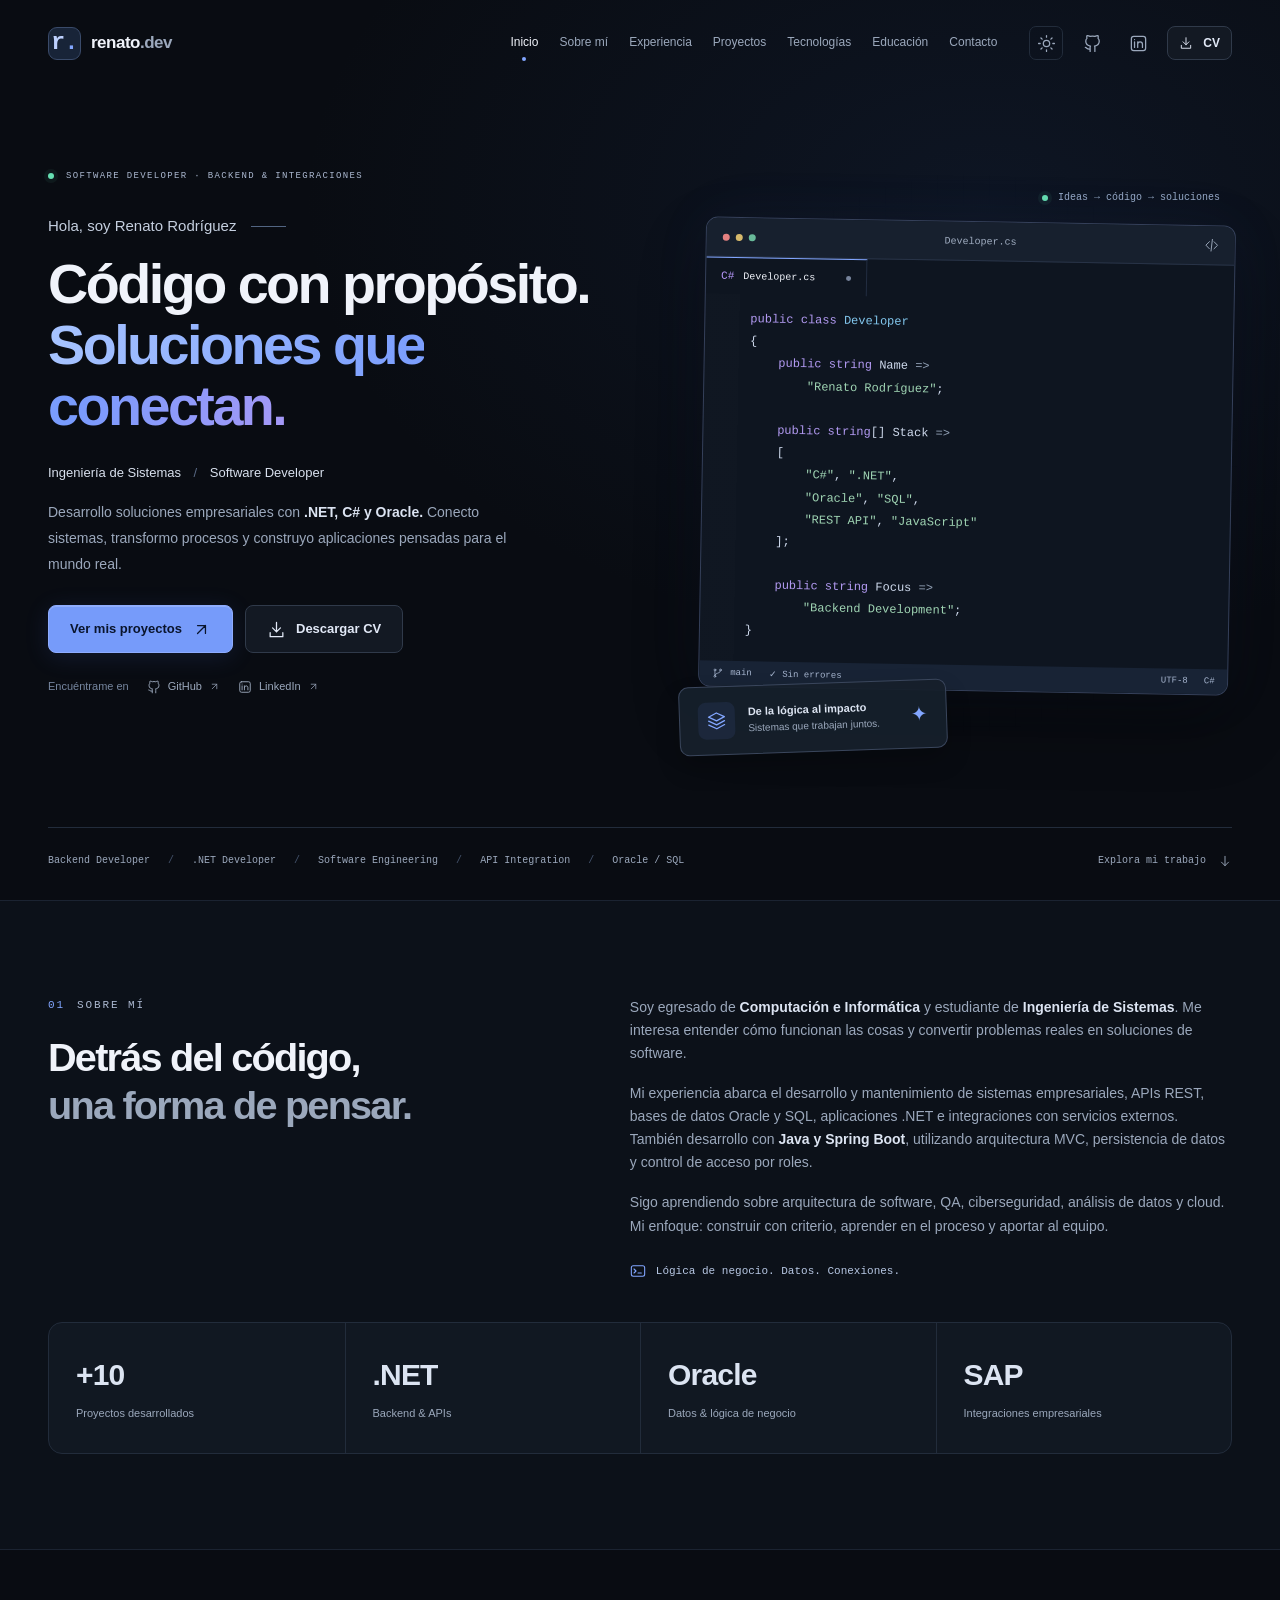
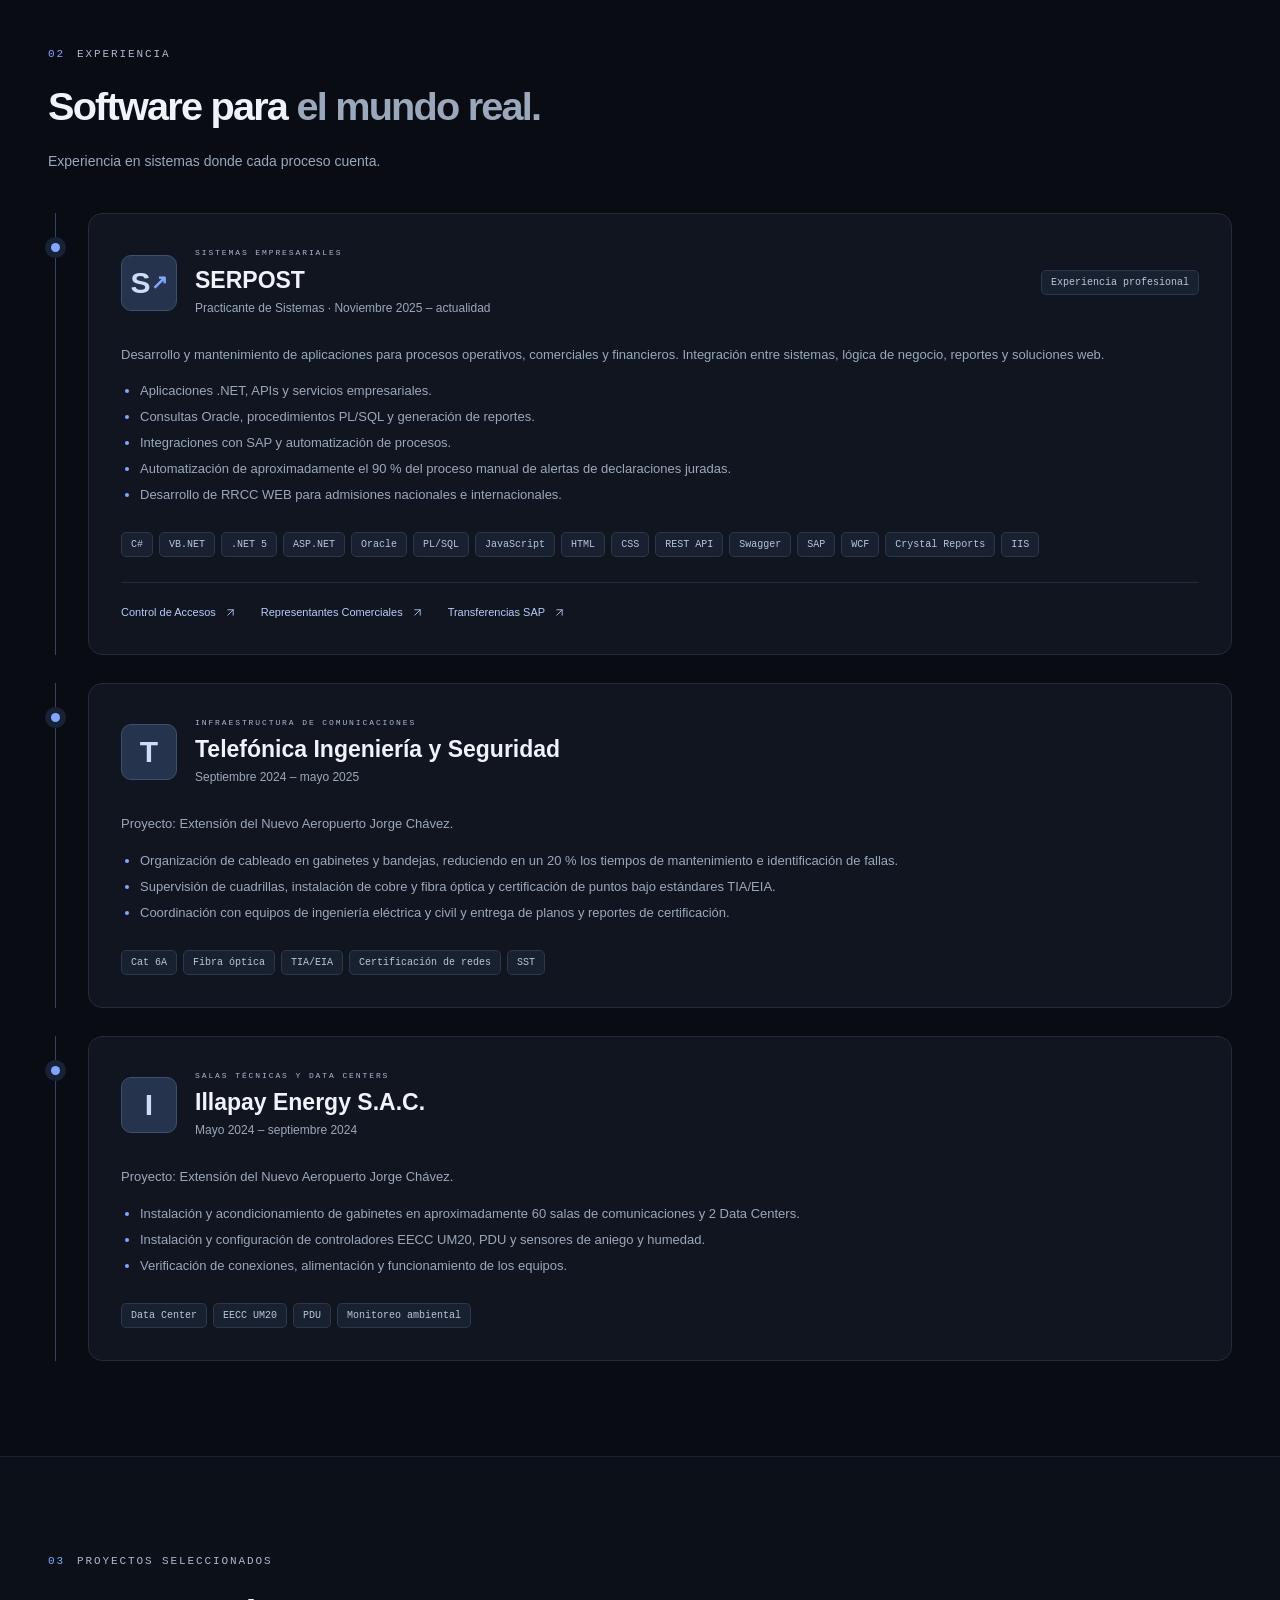
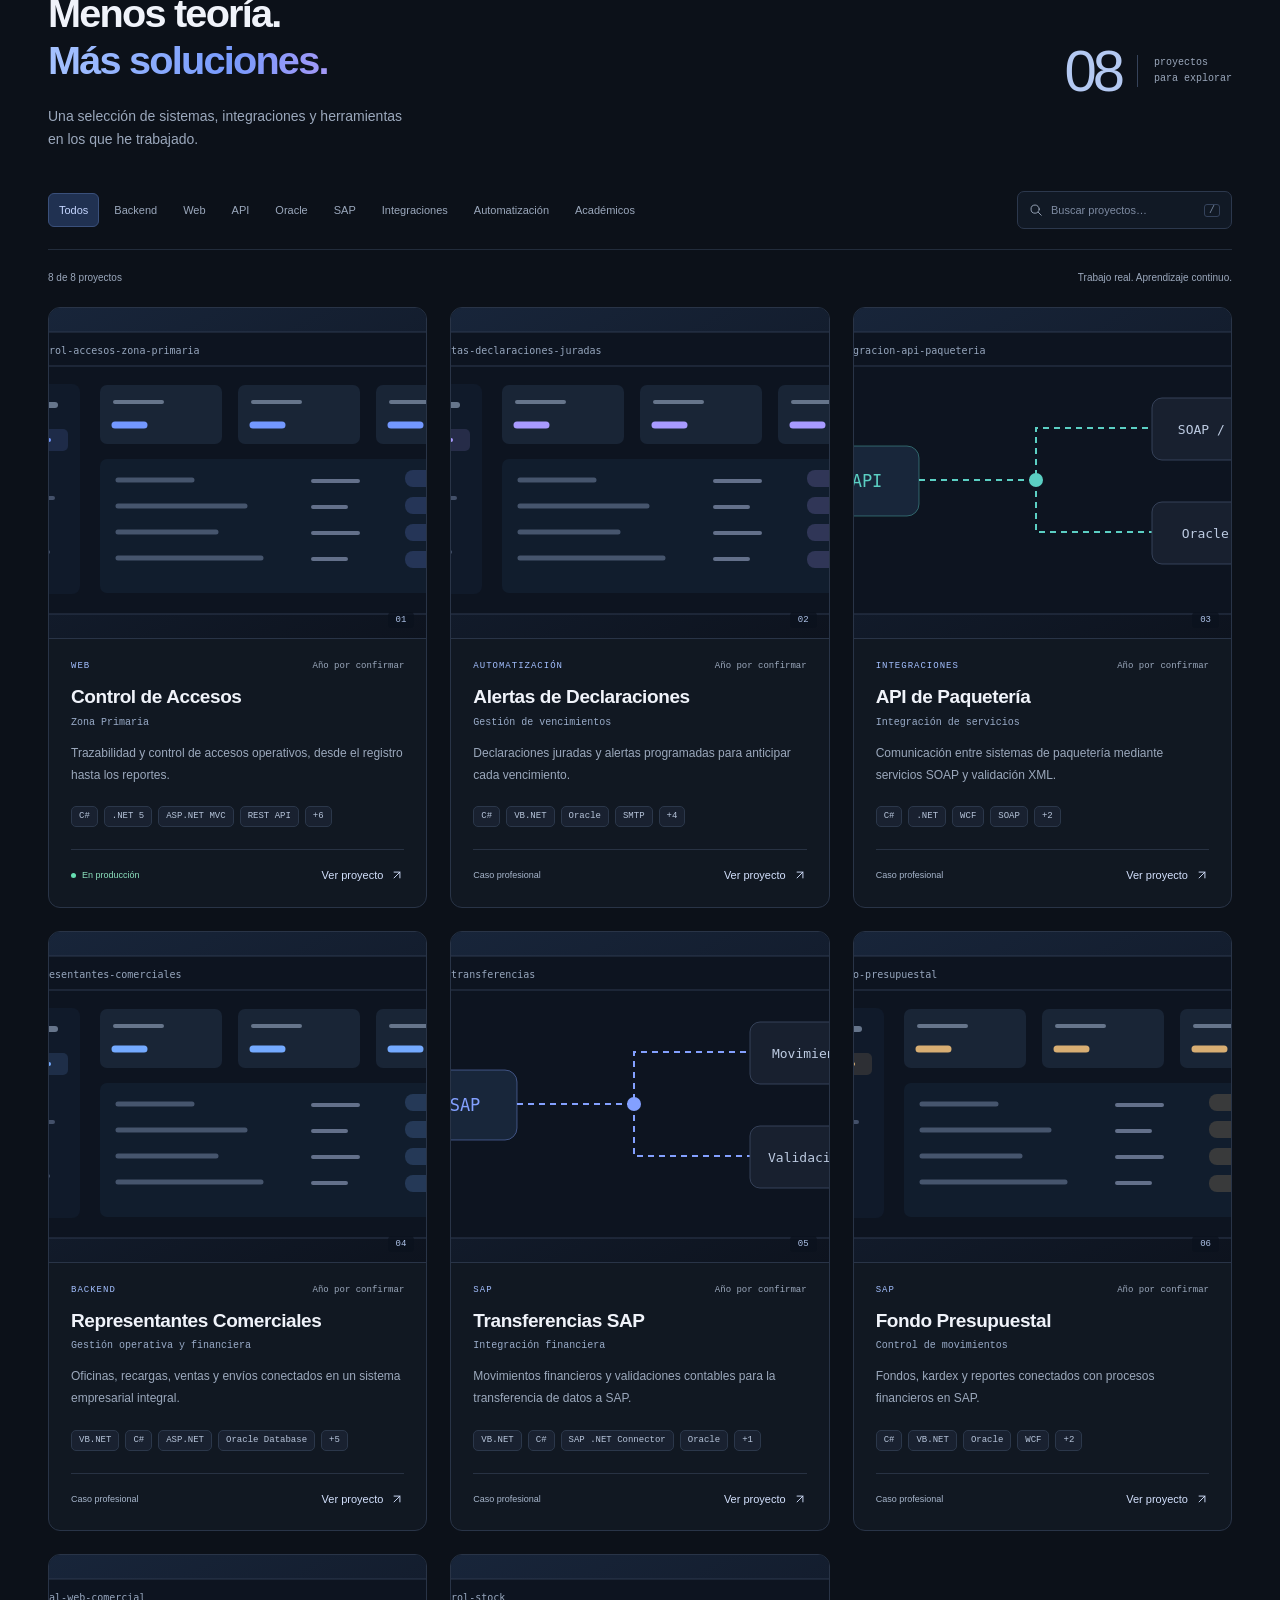
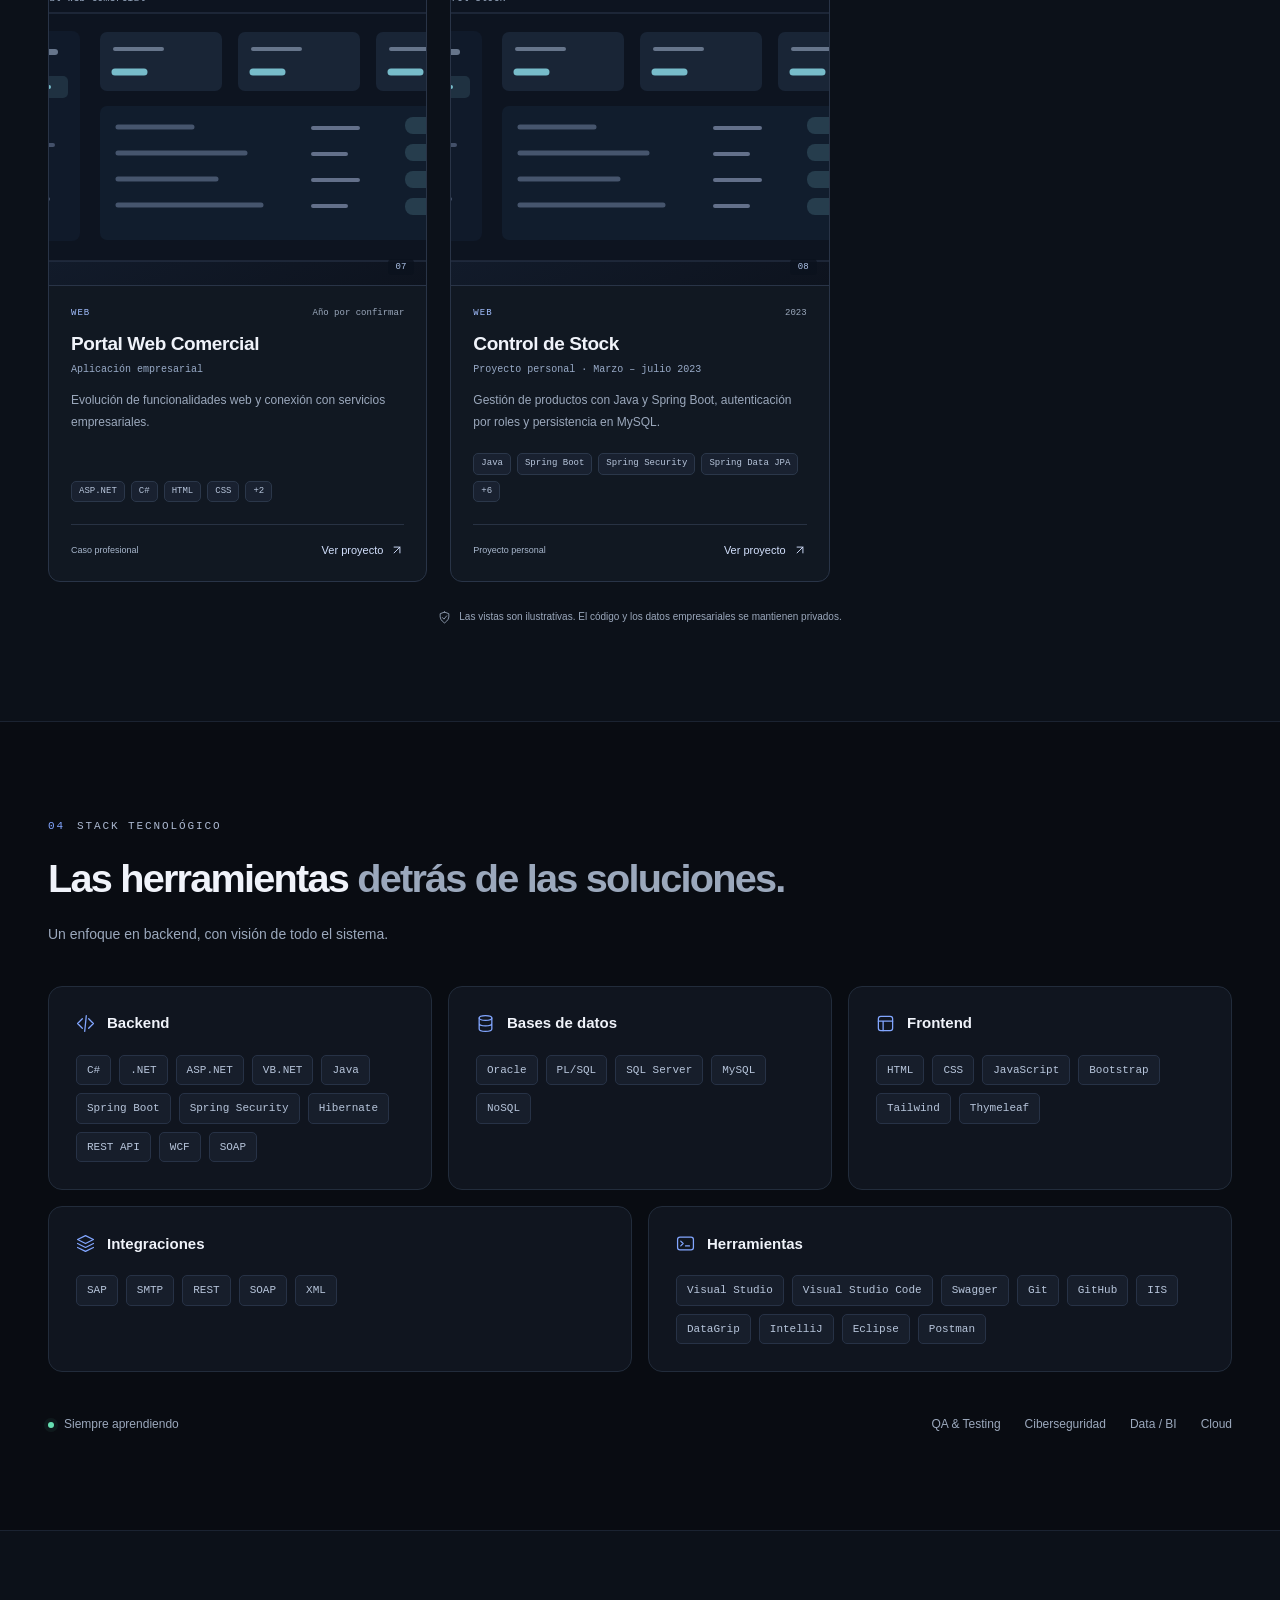
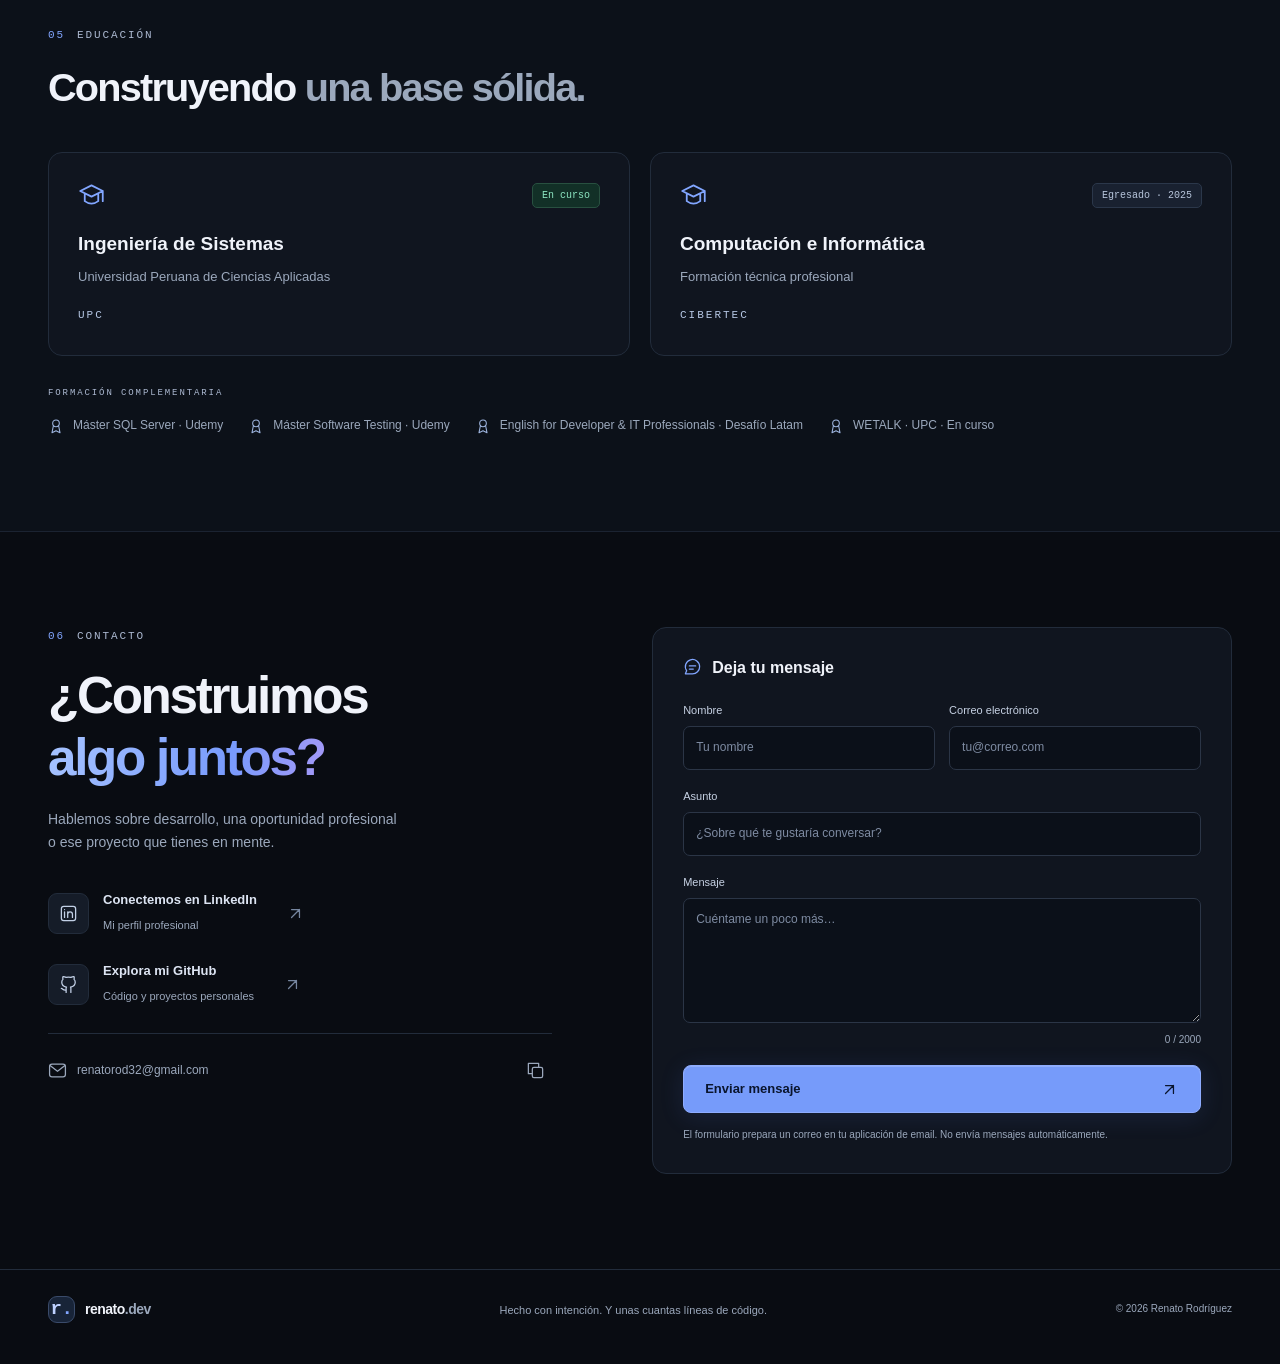
==== index.html @ 7404426d "Crear portafolio profesional estático de Renato Rodríguez" ====
<!DOCTYPE html>
<html lang="es">
<head>
  <meta charset="UTF-8">
  <meta name="viewport" content="width=device-width, initial-scale=1">
  <meta name="description" content="Portafolio de Renato Rodríguez, desarrollador de software enfocado en .NET, C#, Oracle, APIs e integraciones empresariales.">
  <meta name="keywords" content="Renato Rodríguez, desarrollador backend, .NET, C#, Oracle, SAP, portafolio">
  <meta name="author" content="Renato Rodríguez">
  <meta name="theme-color" content="#090c12">
  <meta property="og:type" content="website">
  <meta property="og:title" content="Renato Rodríguez — Software Developer">
  <meta property="og:description" content="Código con propósito. Soluciones que conectan sistemas, datos y personas.">
  <meta property="og:locale" content="es_PE">
  <meta name="twitter:card" content="summary">
  <meta name="twitter:title" content="Renato Rodríguez — Software Developer">
  <meta name="twitter:description" content="Backend, APIs e integraciones empresariales con .NET, C# y Oracle.">
  <link rel="icon" type="image/svg+xml" href="assets/icons/favicon.svg">
  <script src="js/theme.js"></script>
  <link rel="stylesheet" href="css/styles.css">
  <link rel="stylesheet" href="css/projects.css">
  <link rel="stylesheet" href="css/responsive.css">
  <link rel="stylesheet" href="css/themes.css">
  <script defer src="js/config.js"></script>
  <script defer src="js/projects-data.js"></script>
  <script defer src="js/ui.js"></script>
  <script defer src="js/app.js"></script>
  <script defer src="js/animations.js"></script>
  <title>Renato Rodríguez — Software Developer</title>
  <script defer src="js/projects.js"></script>
  <script defer src="js/contact.js"></script>
</head>
<body>
<a class="skip-link" href="#main">Saltar al contenido</a>
  <div class="scroll-progress" aria-hidden="true"></div>
  <header class="site-header" id="header">
    <div class="container header-inner">
      <a class="brand" href="index.html#inicio" aria-label="Renato Rodríguez, inicio"><span class="brand-mark">r<span>.</span></span><span>renato<span class="muted">.dev</span></span></a>
      <button class="menu-toggle icon-button" type="button" aria-label="Abrir menú" aria-expanded="false" aria-controls="navigation"><span></span><span></span><span></span></button>
      <nav class="navigation" id="navigation" aria-label="Navegación principal">
        <a href="index.html#inicio" data-section="inicio">Inicio</a><a href="index.html#sobre-mi" data-section="sobre-mi">Sobre mí</a><a href="index.html#experiencia" data-section="experiencia">Experiencia</a><a href="index.html#proyectos" data-section="proyectos">Proyectos</a><a href="index.html#tecnologias" data-section="tecnologias">Tecnologías</a><a href="index.html#educacion" data-section="educacion">Educación</a><a href="index.html#contacto" data-section="contacto">Contacto</a>
      </nav>
      <div class="header-actions"><button class="icon-button theme-toggle" type="button" data-theme-toggle aria-label="Activar modo claro" title="Activar modo claro"><svg class="icon theme-sun" viewBox="0 0 24 24" fill="none" stroke="currentColor" stroke-width="1.6" stroke-linecap="round" aria-hidden="true"><circle cx="12" cy="12" r="4"/><path d="M12 2v2m0 16v2M2 12h2m16 0h2M5 5l1.5 1.5m11 11L19 19M5 19l1.5-1.5m11-11L19 5"/></svg><svg class="icon theme-moon" viewBox="0 0 24 24" fill="none" stroke="currentColor" stroke-width="1.6" stroke-linejoin="round" aria-hidden="true"><path d="M20.5 14A9 9 0 0 1 10 3.5 9 9 0 1 0 20.5 14Z"/></svg></button><a class="icon-button" data-social="github" aria-label="GitHub" title="GitHub"><span data-icon="github"></span></a><a class="icon-button" data-social="linkedin" aria-label="LinkedIn" title="LinkedIn"><span data-icon="linkedin"></span></a><a class="button button-small button-secondary" data-cv><span data-icon="download"></span>CV</a></div>
    </div>
  </header>
  <main id="main">
    <section class="hero container" id="inicio" aria-labelledby="hero-title">
      <div class="hero-copy">
        <div class="eyebrow hero-eyebrow"><span class="status-dot"></span> SOFTWARE DEVELOPER · BACKEND & INTEGRACIONES</div>
        <p class="hero-greeting">Hola, soy Renato Rodríguez <span class="greeting-line"></span></p>
        <h1 id="hero-title">Código con propósito.<br><span class="gradient-text">Soluciones que<br>conectan.</span></h1>
        <p class="hero-role">Ingeniería de Sistemas <span>/</span> Software Developer</p>
        <p class="hero-description">Desarrollo soluciones empresariales con <strong>.NET, C# y Oracle.</strong> Conecto sistemas, transformo procesos y construyo aplicaciones pensadas para el mundo real.</p>
        <div class="hero-buttons"><a class="button button-primary" href="#proyectos">Ver mis proyectos <span data-icon="arrow-up-right"></span></a><a class="button button-secondary" data-cv><span data-icon="download"></span>Descargar CV</a></div>
        <div class="hero-social"><span>Encuéntrame en</span><a data-social="github"><span data-icon="github"></span>GitHub<span data-icon="arrow-up-right"></span></a><a data-social="linkedin"><span data-icon="linkedin"></span>LinkedIn<span data-icon="arrow-up-right"></span></a></div>
      </div>
      <div class="hero-visual" aria-label="Perfil profesional representado en C#">
        <div class="orbit-label"><span class="status-dot"></span> Ideas → código → soluciones</div>
        <div class="code-window">
          <div class="window-bar"><div class="window-dots"><i></i><i></i><i></i></div><span>Developer.cs</span><span data-icon="code"></span></div>
          <div class="editor-tab"><span class="csharp">C#</span> Developer.cs <span class="tab-dot"></span></div>
          <div class="code-content"><pre aria-label="Código C# de presentación"><code><span class="syntax-purple">public class</span> <span class="syntax-blue">Developer</span>
{
    <span class="syntax-purple">public string</span> Name <span class="syntax-muted">=&gt;</span>
        <span class="syntax-green">"Renato Rodríguez"</span>;

    <span class="syntax-purple">public string</span>[] Stack <span class="syntax-muted">=&gt;</span>
    [
        <span class="syntax-green">"C#"</span>, <span class="syntax-green">".NET"</span>,
        <span class="syntax-green">"Oracle"</span>, <span class="syntax-green">"SQL"</span>,
        <span class="syntax-green">"REST API"</span>, <span class="syntax-green">"JavaScript"</span>
    ];

    <span class="syntax-purple">public string</span> Focus <span class="syntax-muted">=&gt;</span>
        <span class="syntax-green">"Backend Development"</span>;
}</code></pre></div>
          <div class="editor-status"><span><span data-icon="branch"></span> main <span class="build-status">✓ Sin errores</span></span><span>UTF-8 <b>C#</b></span></div>
        </div>
        <div class="floating-card"><span class="floating-icon" data-icon="layers"></span><div><strong>De la lógica al impacto</strong><span>Sistemas que trabajan juntos.</span></div><span class="floating-spark">✦</span></div>
      </div>
      <div class="hero-bottom"><div class="hero-tags"><span>Backend Developer</span><span>.NET Developer</span><span>Software Engineering</span><span>API Integration</span><span>Oracle / SQL</span></div><a href="#sobre-mi" class="scroll-cue">Explora mi trabajo <span data-icon="arrow-down"></span></a></div>
    </section>
    <section class="section section-bordered" id="sobre-mi" aria-labelledby="about-title"><div class="container">
      <div class="about-layout"><div class="section-heading reveal"><p class="eyebrow"><span>01</span> SOBRE MÍ</p><h2 id="about-title">Detrás del código,<br><span class="muted">una forma de pensar.</span></h2></div><div class="about-copy reveal"><p>Soy egresado de <strong>Computación e Informática</strong> y estudiante de <strong>Ingeniería de Sistemas</strong>. Me interesa entender cómo funcionan las cosas y convertir problemas reales en soluciones de software.</p><p>Mi experiencia abarca el desarrollo y mantenimiento de sistemas empresariales, APIs REST, bases de datos Oracle y SQL, aplicaciones .NET e integraciones con servicios externos. También desarrollo con <strong>Java y Spring Boot</strong>, utilizando arquitectura MVC, persistencia de datos y control de acceso por roles.</p><p>Sigo aprendiendo sobre arquitectura de software, QA, ciberseguridad, análisis de datos y cloud. Mi enfoque: construir con criterio, aprender en el proceso y aportar al equipo.</p><div class="inline-note"><span data-icon="terminal"></span> Lógica de negocio. Datos. Conexiones.</div></div></div>
      <div class="metrics-grid" id="metrics"></div>
    </div></section>
    <section class="section container" id="experiencia" aria-labelledby="experience-title"><div class="section-heading reveal"><p class="eyebrow"><span>02</span> EXPERIENCIA</p><h2 id="experience-title">Software para <span class="muted">el mundo real.</span></h2><p>Experiencia en sistemas donde cada proceso cuenta.</p></div><div class="timeline reveal"><div class="timeline-marker"></div><article class="experience-card"><div class="experience-top"><div class="company-logo">S<span>↗</span></div><div><p class="eyebrow">SISTEMAS EMPRESARIALES</p><h3>SERPOST</h3><p>Practicante de Sistemas · Noviembre 2025 – actualidad</p></div><span class="tag experience-tag">Experiencia profesional</span></div><p>Desarrollo y mantenimiento de aplicaciones para procesos operativos, comerciales y financieros. Integración entre sistemas, lógica de negocio, reportes y soluciones web.</p><ul class="experience-functions"><li>Aplicaciones .NET, APIs y servicios empresariales.</li><li>Consultas Oracle, procedimientos PL/SQL y generación de reportes.</li><li>Integraciones con SAP y automatización de procesos.</li><li>Automatización de aproximadamente el 90 % del proceso manual de alertas de declaraciones juradas.</li><li>Desarrollo de RRCC WEB para admisiones nacionales e internacionales.</li></ul><div class="tech-tags" id="experience-technologies"></div><div class="experience-projects" id="experience-projects"></div></article></div>
      <div class="timeline reveal"><div class="timeline-marker"></div><article class="experience-card">
        <div class="experience-top"><div class="company-logo">T</div><div><p class="eyebrow">INFRAESTRUCTURA DE COMUNICACIONES</p><h3>Telefónica Ingeniería y Seguridad</h3><p>Septiembre 2024 – mayo 2025</p></div></div>
        <p>Proyecto: Extensión del Nuevo Aeropuerto Jorge Chávez.</p>
        <ul class="experience-functions"><li>Organización de cableado en gabinetes y bandejas, reduciendo en un 20 % los tiempos de mantenimiento e identificación de fallas.</li><li>Supervisión de cuadrillas, instalación de cobre y fibra óptica y certificación de puntos bajo estándares TIA/EIA.</li><li>Coordinación con equipos de ingeniería eléctrica y civil y entrega de planos y reportes de certificación.</li></ul>
        <div class="tech-tags"><span>Cat 6A</span><span>Fibra óptica</span><span>TIA/EIA</span><span>Certificación de redes</span><span>SST</span></div>
      </article></div>
      <div class="timeline reveal"><div class="timeline-marker"></div><article class="experience-card">
        <div class="experience-top"><div class="company-logo">I</div><div><p class="eyebrow">SALAS TÉCNICAS Y DATA CENTERS</p><h3>Illapay Energy S.A.C.</h3><p>Mayo 2024 – septiembre 2024</p></div></div>
        <p>Proyecto: Extensión del Nuevo Aeropuerto Jorge Chávez.</p>
        <ul class="experience-functions"><li>Instalación y acondicionamiento de gabinetes en aproximadamente 60 salas de comunicaciones y 2 Data Centers.</li><li>Instalación y configuración de controladores EECC UM20, PDU y sensores de aniego y humedad.</li><li>Verificación de conexiones, alimentación y funcionamiento de los equipos.</li></ul>
        <div class="tech-tags"><span>Data Center</span><span>EECC UM20</span><span>PDU</span><span>Monitoreo ambiental</span></div>
      </article></div>
</section>
    <section class="section projects-section section-bordered" id="proyectos" aria-labelledby="projects-title"><div class="container"><div class="section-top"><div class="section-heading reveal"><p class="eyebrow"><span>03</span> PROYECTOS SELECCIONADOS</p><h2 id="projects-title">Menos teoría.<br><span class="gradient-text">Más soluciones.</span></h2><p>Una selección de sistemas, integraciones y herramientas<br class="desktop-break"> en los que he trabajado.</p></div><div class="project-counter"><span id="total-projects">08</span><span>proyectos<br>para explorar</span></div></div>
      <div class="project-toolbar"><div class="filter-list" id="project-filters" role="group" aria-label="Filtrar proyectos por categoría"></div><label class="search-box"><span data-icon="search"></span><input id="project-search" type="search" placeholder="Buscar proyectos…" aria-label="Buscar proyectos" maxlength="100"><kbd aria-hidden="true">/</kbd></label></div>
      <div class="project-result-line"><span id="project-count" role="status" aria-live="polite">Cargando proyectos…</span><span>Trabajo real. Aprendizaje continuo.</span></div>
      <div class="projects-grid" id="projects-grid" aria-busy="true"><div class="project-skeleton" aria-hidden="true"></div><div class="project-skeleton" aria-hidden="true"></div><div class="project-skeleton" aria-hidden="true"></div></div>
      <div class="empty-state" id="project-empty" hidden><span data-icon="search"></span><h3>No encontramos proyectos</h3><p>Prueba otra tecnología, palabra o categoría.</p><button class="button button-secondary" id="reset-filters" type="button">Limpiar filtros</button></div>
      <p class="confidentiality-note"><span data-icon="shield"></span>Las vistas son ilustrativas. El código y los datos empresariales se mantienen privados.</p>
      <noscript><p>Activa JavaScript para explorar los proyectos y sus detalles.</p></noscript>
    </div></section>
    <section class="section container" id="tecnologias" aria-labelledby="tech-title"><div class="section-heading reveal"><p class="eyebrow"><span>04</span> STACK TECNOLÓGICO</p><h2 id="tech-title">Las herramientas <span class="muted">detrás de las soluciones.</span></h2><p>Un enfoque en backend, con visión de todo el sistema.</p></div><div class="technology-grid" id="technology-grid"></div><div class="learning-strip reveal"><span><span class="status-dot"></span>Siempre aprendiendo</span><div><span>QA & Testing</span><span>Ciberseguridad</span><span>Data / BI</span><span>Cloud</span></div></div></section>
    <section class="section section-bordered" id="educacion" aria-labelledby="education-title"><div class="container"><div class="section-heading reveal"><p class="eyebrow"><span>05</span> EDUCACIÓN</p><h2 id="education-title">Construyendo <span class="muted">una base sólida.</span></h2></div><div class="education-grid"><article class="education-card reveal"><div class="education-icon" data-icon="graduation"></div><span class="tag tag-green">En curso</span><h3>Ingeniería de Sistemas</h3><p>Universidad Peruana de Ciencias Aplicadas</p><span class="institution">UPC</span></article><article class="education-card reveal"><div class="education-icon" data-icon="graduation"></div><span class="tag">Egresado · 2025</span><h3>Computación e Informática</h3><p>Formación técnica profesional</p><span class="institution">CIBERTEC</span></article></div><div class="courses"><span class="eyebrow">FORMACIÓN COMPLEMENTARIA</span><div><span><span data-icon="award"></span>Máster SQL Server · Udemy</span><span><span data-icon="award"></span>Máster Software Testing · Udemy</span><span><span data-icon="award"></span>English for Developer &amp; IT Professionals · Desafío Latam</span><span><span data-icon="award"></span>WETALK · UPC · En curso</span></div></div></div></section>
    <section class="section container" id="contacto" aria-labelledby="contact-title"><div class="contact-layout"><div class="contact-copy reveal"><p class="eyebrow"><span>06</span> CONTACTO</p><h2 id="contact-title">¿Construimos<br><span class="gradient-text">algo juntos?</span></h2><p>Hablemos sobre desarrollo, una oportunidad profesional o ese proyecto que tienes en mente.</p><a class="contact-social" data-social="linkedin"><span class="contact-icon" data-icon="linkedin"></span><span><strong>Conectemos en LinkedIn</strong><small>Mi perfil profesional</small></span><span data-icon="arrow-up-right"></span></a><a class="contact-social" data-social="github"><span class="contact-icon" data-icon="github"></span><span><strong>Explora mi GitHub</strong><small>Código y proyectos personales</small></span><span data-icon="arrow-up-right"></span></a><div class="contact-email"><span data-icon="mail"></span><a id="contact-email" href="mailto:renatorod32@gmail.com">renatorod32@gmail.com</a><button class="icon-button" type="button" id="copy-email" aria-label="Copiar correo" title="Copiar correo"><span data-icon="copy"></span></button></div></div>
      <form class="contact-form" id="contact-form" novalidate><div class="form-heading"><span data-icon="message"></span><h3>Deja tu mensaje</h3></div><div class="form-row"><div class="field"><label for="name">Nombre</label><input id="name" name="name" autocomplete="name" placeholder="Tu nombre" maxlength="80" required aria-describedby="name-error"><small class="field-error" id="name-error"></small></div><div class="field"><label for="email">Correo electrónico</label><input id="email" name="email" type="email" autocomplete="email" placeholder="tu@correo.com" maxlength="150" required aria-describedby="email-error"><small class="field-error" id="email-error"></small></div></div><div class="field"><label for="subject">Asunto</label><input id="subject" name="subject" placeholder="¿Sobre qué te gustaría conversar?" maxlength="120" required aria-describedby="subject-error"><small class="field-error" id="subject-error"></small></div><div class="field"><label for="message">Mensaje</label><textarea id="message" name="message" rows="5" placeholder="Cuéntame un poco más…" minlength="20" maxlength="2000" required aria-describedby="message-error message-count"></textarea><div class="field-caption"><small class="field-error" id="message-error"></small><small id="message-count">0 / 2000</small></div></div><button class="button button-primary" type="submit">Enviar mensaje <span data-icon="arrow-up-right"></span></button><p class="form-note" id="contact-method">El formulario prepara un correo en tu aplicación de email. No envía mensajes automáticamente.</p><p class="form-status" id="form-status" role="status" aria-live="polite" hidden></p><a class="button button-secondary" id="open-email" hidden>Abrir correo</a></form>
    </div></section>
  </main>
<footer class="site-footer"><div class="container footer-inner"><a class="brand" href="index.html#inicio"><span class="brand-mark">r<span>.</span></span><span>renato<span class="muted">.dev</span></span></a><p>Hecho con intención. Y unas cuantas líneas de código.</p><span class="footer-copy">© <span id="current-year"></span> Renato Rodríguez</span></div></footer>
  <button class="back-to-top icon-button" type="button" aria-label="Volver arriba" title="Volver arriba" hidden><span data-icon="arrow-up"></span></button>
  <div class="toast" id="toast" role="status" aria-live="polite" hidden></div>
</body>
</html>
---- css/styles.css ----
@charset "UTF-8";
:root {
  color-scheme: dark;
  --bg: #090c12;
  --surface: #10151f;
  --surface-raised: #151c28;
  --text: #f0f3fa;
  --muted: #9ba8bc;
  --subtle: #76869f;
  --border: #222c3b;
  --accent: #82a6ff;
  --green: #66dfb2;
  --radius: 14px;
  --font: 'Segoe UI', -apple-system, BlinkMacSystemFont, Arial, sans-serif;
  --mono: 'SFMono-Regular', Consolas, 'Liberation Mono', monospace;
}
*, *::before, *::after { box-sizing: border-box; }
html { scroll-behavior: smooth; scroll-padding-top: 100px; }
body { margin: 0; background: var(--bg); color: var(--text); font-family: var(--font); line-height: 1.65; -webkit-font-smoothing: antialiased; }
body::before { content: ''; position: absolute; top: 0; left: 0; right: 0; height: 850px; pointer-events: none; z-index: -1; background: radial-gradient(ellipse at 77% 24%, #20396635, transparent 49%); }
a { color: inherit; text-decoration: none; }
button, input, textarea { font: inherit; }
button, a, input, textarea { -webkit-tap-highlight-color: transparent; }
button { cursor: pointer; }
button:disabled { cursor: not-allowed; }
img, svg { max-width: 100%; }
img { display: block; }
button svg, a svg, span[data-icon] svg { display: block; }
.icon { width: 19px; height: 19px; flex-shrink: 0; vertical-align: middle; }
[data-icon] { display: inline-flex; align-items: center; flex-shrink: 0; }
:focus-visible { outline: 2px solid var(--accent); outline-offset: 5px; }
::selection { color: #fff; background: #31509d; }
[hidden] { display: none !important; }
h1, h2, h3, p { margin-top: 0; }
h1, h2, h3 { line-height: 1.2; }
h1, h2 { letter-spacing: -.045em; }
h2 { margin-bottom: 20px; font-size: clamp(30px, 3.1vw, 44px); font-weight: 650; }
h3 { font-size: 20px; font-weight: 600; }
p { color: var(--muted); }
strong { color: #dce4f2; font-weight: 550; }
.container { width: min(1200px, calc(100% - 96px)); margin-inline: auto; }
.muted { color: var(--muted); }
.gradient-text { color: #94b6ff; background: linear-gradient(105deg, #a7c4ff, #789bfd 65%, #a598f6); -webkit-background-clip: text; background-clip: text; -webkit-text-fill-color: transparent; }
.skip-link { position: fixed; top: -80px; left: 16px; padding: 10px 16px; z-index: 100; background: var(--text); color: var(--bg); border-radius: 8px; }
.skip-link:focus { top: 12px; }
.scroll-progress { position: fixed; top: 0; left: 0; width: 100%; height: 2px; background: var(--accent); transform: scaleX(0); transform-origin: left; z-index: 60; }
.site-header { position: fixed; top: 0; width: 100%; z-index: 50; border-bottom: 1px solid transparent; transition: background .25s, border-color .25s; }
.site-header.scrolled, .site-header.menu-open { background: #090c12ed; border-color: var(--border); backdrop-filter: blur(18px); }
.header-inner { min-height: 86px; display: flex; align-items: center; gap: 32px; }
.brand { display: inline-flex; align-items: center; gap: 10px; font-size: 17px; font-weight: 650; letter-spacing: -.5px; white-space: nowrap; }
.brand-mark { width: 33px; height: 33px; border: 1px solid #3a4b6a; display: grid; grid-auto-flow: column; align-items: center; justify-content: center; border-radius: 9px; color: #bed1ff; background: #182438; font-family: var(--mono); font-size: 23px; line-height: 1; }
.brand-mark span { color: var(--accent); }
.navigation { display: flex; align-items: center; gap: 21px; margin-left: auto; }
.navigation a { font-size: 12px; color: var(--muted); padding-block: 8px; transition: color .2s; position: relative; white-space: nowrap; }
.navigation a:hover, .navigation a.active { color: var(--text); }
.navigation a.active::after { content: ''; position: absolute; bottom: 0; left: calc(50% - 2px); width: 4px; height: 4px; border-radius: 50%; background: var(--accent); }
.header-actions { display: flex; align-items: center; gap: 12px; }
.icon-button { border: 1px solid transparent; background: transparent; color: var(--muted); width: 34px; height: 34px; display: inline-flex; align-items: center; justify-content: center; border-radius: 7px; transition: color .2s, background .2s; }
.icon-button:hover { color: var(--text); background: var(--surface-raised); }
.button { min-height: 48px; display: inline-flex; align-items: center; justify-content: center; gap: 10px; padding: 11px 21px; border: 1px solid transparent; border-radius: 8px; font-size: 13px; font-weight: 600; line-height: 1.4; transition: transform .2s, border-color .2s, background .2s; cursor: pointer; }
.button:hover { transform: translateY(-2px); }
.button-primary { background: #769bfa; color: #0a152d; border-color: #8eacff; box-shadow: 0 4px 25px #547ffe20, inset 0 1px #ffffff30; }
.button-primary:hover { background: #a0baff; }
.button-secondary { border-color: #303a4a; background: #131923; color: #e2e9f7; }
.button-secondary:hover { border-color: #667eaa; background: #1c2636; }
.button-small { min-height: 34px; padding: 6px 11px; font-size: 12px; }
.button-small .icon { width: 14px; height: 14px; }
.menu-toggle { display: none; }
.hero { padding-top: 169px; padding-bottom: 32px; display: grid; grid-template-columns: 1.1fr 1fr; column-gap: 70px; position: relative; }
.eyebrow { font-family: var(--mono); font-size: 11px; letter-spacing: 1.9px; font-weight: 500; color: #acb9d1; margin-bottom: 20px; display: flex; align-items: center; gap: 12px; }
.eyebrow > span:not(.status-dot) { color: var(--accent); }
.hero-eyebrow { font-size: 9px; letter-spacing: 1.35px; margin-bottom: 30px; }
.status-dot { width: 6px; height: 6px; border-radius: 50%; background: var(--green); box-shadow: 0 0 0 4px #66dfb210; flex-shrink: 0; display: inline-block; }
.hero-greeting { display: flex; gap: 15px; align-items: center; font-size: 15px; color: #c5cfdf; margin-bottom: 15px; }
.greeting-line { width: 35px; height: 1px; background: #526582; }
h1 { font-size: clamp(42px, 4.35vw, 62px); line-height: 1.1; font-weight: 650; margin-bottom: 25px; }
.hero-role { font-size: 13px; color: #d9e1ee; margin-bottom: 16px; }
.hero-role span { padding-inline: 9px; color: #596984; }
.hero-description { font-size: 14px; line-height: 1.85; max-width: 475px; margin-bottom: 28px; }
.hero-buttons { display: flex; flex-wrap: wrap; gap: 12px; }
.hero-social { display: flex; align-items: center; flex-wrap: wrap; gap: 18px; margin-top: 24px; font-size: 11px; color: var(--muted); }
.hero-social > span { color: var(--subtle); }
.hero-social a { display: inline-flex; align-items: center; gap: 7px; }
.hero-social a:hover { color: var(--accent); }
.hero-social .icon { width: 14px; height: 14px; }
.hero-social a > [data-icon="arrow-up-right"] .icon { width: 11px; height: 11px; }
.hero-visual { position: relative; padding-top: 42px; min-width: 0; }
.hero-visual::before { content: ''; position: absolute; inset: -15px -25px 0; pointer-events: none; background-image: linear-gradient(#55709a09 1px, transparent 1px), linear-gradient(90deg, #55709a09 1px, transparent 1px); background-size: 26px 26px; mask-image: radial-gradient(ellipse, #000, transparent 70%); }
.orbit-label { display: flex; align-items: center; justify-content: flex-end; gap: 10px; font: 10px var(--mono); color: #98abc9; margin: -19px 12px 18px 0; }
.code-window { background: #0e1520; border: 1px solid #35405a; border-radius: 12px; box-shadow: 0 30px 65px #00000055, 0 0 60px #4d75c810; overflow: hidden; position: relative; transform: rotate(1deg); }
.window-bar { padding: 12px 16px; display: flex; align-items: center; justify-content: space-between; background: #17202e; border-bottom: 1px solid #283347; font: 10px var(--mono); color: #a0adc1; }
.window-bar .icon { width: 14px; height: 14px; }
.window-dots { display: flex; gap: 6px; }
.window-dots i { width: 7px; height: 7px; border-radius: 50%; background: #e48080; }
.window-dots i:nth-child(2) { background: #d6b96b; }
.window-dots i:nth-child(3) { background: #68b999; }
.editor-tab { width: 161px; font: 10px var(--mono); padding: 12px 15px; display: flex; gap: 9px; align-items: center; border-right: 1px solid #222d40; border-top: 1px solid var(--accent); }
.csharp { color: #ba9aff; font-size: 11px; }
.tab-dot { width: 5px; height: 5px; background: #76839b; border-radius: 50%; margin-left: auto; }
.code-content { padding: 14px 22px 20px 45px; background: linear-gradient(90deg, #ffffff02 34px, transparent 34px); }
pre { margin: 0; font: 12px/1.85 var(--mono); color: #cfdaed; tab-size: 4; white-space: pre-wrap; overflow-wrap: anywhere; }
.syntax-purple { color: #b39bf3; }.syntax-blue { color: #83c8ef; }.syntax-green { color: #a0d5b4; }.syntax-muted { color: #94a3b8; }
.editor-status { display: flex; justify-content: space-between; padding: 7px 13px; background: #182335; font: 9px var(--mono); color: #a6b5cf; }
.editor-status > span { display: inline-flex; align-items: center; gap: 7px; }
.editor-status .icon { width: 11px; height: 11px; }
.build-status { margin-left: 10px; }.editor-status b { font-weight: 400; margin-left: 9px; }
.floating-card { position: relative; margin-top: -8px; margin-left: -23px; width: fit-content; max-width: 100%; display: flex; align-items: center; gap: 13px; padding: 15px 18px; background: #161f2bef; border: 1px solid #3a465c; border-radius: 10px; box-shadow: 0 12px 25px #0003; transform: rotate(-2deg); }
.floating-icon { color: var(--accent); background: #2b3e644d; padding: 9px; border-radius: 8px; }
.floating-card strong { display: block; font-size: 11px; }.floating-card div > span { display: block; color: var(--muted); font-size: 10px; }
.floating-spark { color: var(--accent); margin-left: 18px; font-size: 20px; }
.hero-bottom { grid-column: 1/-1; margin-top: 75px; display: flex; justify-content: space-between; align-items: center; padding-top: 26px; border-top: 1px solid var(--border); gap: 20px; }
.hero-tags { display: flex; flex-wrap: wrap; gap: 18px; font: 10px var(--mono); color: var(--muted); }
.hero-tags span + span::before { content: '/'; margin-right: 18px; color: #45546d; }
.scroll-cue { display: flex; align-items: center; gap: 12px; font: 10px var(--mono); color: var(--muted); white-space: nowrap; }
.scroll-cue .icon { width: 14px; height: 14px; }
.section { padding-block: 95px; }
.section-bordered { border-block: 1px solid #1b2331; background: #0c1119; }
.section-heading { margin-bottom: 40px; }
.section-heading > p:last-child { font-size: 14px; margin-bottom: 0; }
.about-layout { display: grid; grid-template-columns: 1fr 1.2fr; gap: 80px; }
.about-copy { font-size: 14px; }
.about-copy p { margin-bottom: 17px; }
.inline-note { display: flex; gap: 10px; align-items: center; color: #b7c7e3; font: 11px var(--mono); margin-top: 25px; }
.inline-note .icon { color: var(--accent); width: 16px; height: 16px; }
.metrics-grid { display: grid; grid-template-columns: repeat(4, 1fr); margin-top: 43px; border: 1px solid var(--border); border-radius: var(--radius); background: #111822; }
.metric { padding: 27px; }.metric + .metric { border-left: 1px solid var(--border); }
.metric strong { font-size: 30px; font-weight: 600; letter-spacing: -.8px; display: block; }
.metric span { font-size: 11px; color: var(--muted); }
.timeline { border-left: 1px solid #344462; margin-left: 7px; padding-left: 32px; position: relative; }
.timeline-marker { position: absolute; left: -5px; top: 30px; width: 9px; height: 9px; background: var(--accent); border-radius: 50%; box-shadow: 0 0 0 6px #172236; }
.experience-card { padding: 32px; border: 1px solid var(--border); border-radius: var(--radius); background: var(--surface); }
.experience-top { display: flex; align-items: center; gap: 18px; margin-bottom: 25px; }
.company-logo { display: flex; align-items: center; justify-content: center; width: 56px; height: 56px; background: #25334c; border: 1px solid #3c5071; color: #cedcfa; font-weight: 700; font-size: 30px; border-radius: 10px; flex-shrink: 0; }
.company-logo span { font-size: 20px; color: var(--accent); }
.experience-top .eyebrow { font-size: 8px; margin-bottom: 7px; }.experience-top h3 { margin: 0 0 5px; font-size: 23px; }.experience-top p:last-child { margin: 0; font-size: 12px; }
.experience-tag { margin-left: auto; }
.experience-card > p, .experience-functions { font-size: 13px; color: var(--muted); }
.experience-functions { padding-left: 19px; line-height: 2; margin-bottom: 24px; }.experience-functions li::marker { color: var(--accent); }
.tag, .tech-tags span { display: inline-flex; align-items: center; border: 1px solid #2b374a; border-radius: 5px; background: #192130; padding: 4px 9px; color: #b7c5db; font: 10px/1.5 var(--mono); }
.tag-green { color: #8de6c2; background: #123027; border-color: #285040; }
.tech-tags { display: flex; flex-wrap: wrap; gap: 6px; }
.experience-projects { display: flex; flex-wrap: wrap; gap: 12px 24px; border-top: 1px solid var(--border); margin-top: 25px; padding-top: 20px; }
.experience-projects a { display: flex; align-items: center; gap: 8px; color: #b7cdf8; font-size: 11px; }.experience-projects .icon { width: 13px; height: 13px; }
.technology-grid { display: grid; grid-template-columns: repeat(6, 1fr); gap: 16px; }
.technology-card { grid-column: span 2; background: var(--surface); border: 1px solid var(--border); border-radius: var(--radius); padding: 27px; transition: border-color .2s; }
.technology-card:nth-last-child(-n+2) { grid-column: span 3; }
.technology-card:hover { border-color: #4b638c; }
.technology-heading { display: flex; align-items: center; gap: 12px; margin-bottom: 22px; }
.technology-heading > span { color: var(--accent); }.technology-heading h3 { margin: 0; font-size: 15px; }
.technology-card .tech-tags { gap: 8px; }.technology-card .tech-tags span { padding: 6px 10px; background: #171e2b; border-color: #273246; font-size: 11px; }
.learning-strip { display: flex; justify-content: space-between; gap: 24px; padding: 25px 0 0; margin-top: 18px; font-size: 12px; color: var(--muted); }
.learning-strip > span { display: flex; align-items: center; gap: 10px; }.learning-strip > div { display: flex; flex-wrap: wrap; gap: 24px; }
.education-grid { display: grid; grid-template-columns: 1fr 1fr; gap: 20px; }
.education-card { background: var(--surface); border: 1px solid var(--border); border-radius: var(--radius); padding: 29px; position: relative; }
.education-icon { margin-bottom: 24px; color: var(--accent); }.education-icon .icon { width: 27px; height: 27px; }
.education-card > .tag { position: absolute; top: 30px; right: 29px; }
.education-card h3 { font-size: 19px; margin-bottom: 10px; }.education-card p { font-size: 13px; }.institution { font: 11px var(--mono); color: #b6c7e4; letter-spacing: 2px; }
.courses { margin-top: 30px; }.courses > .eyebrow { font-size: 9px; margin-bottom: 15px; }.courses > div { display: flex; flex-wrap: wrap; gap: 25px; }.courses > div > span { display: flex; align-items: center; gap: 9px; font-size: 12px; color: var(--muted); }.courses .icon { color: #9eb5df; width: 16px; height: 16px; }
.contact-layout { display: grid; grid-template-columns: 1fr 1.15fr; gap: 100px; }
.contact-copy h2 { font-size: clamp(40px, 4vw, 54px); }.contact-copy > p:not(.eyebrow) { font-size: 14px; max-width: 350px; margin-bottom: 35px; }
.contact-social { display: flex; align-items: center; gap: 14px; margin-bottom: 23px; width: fit-content; }.contact-social strong { font-size: 13px; display: block; }.contact-social small { color: var(--muted); font-size: 11px; }.contact-social > [data-icon="arrow-up-right"] { margin-left: 15px; color: var(--subtle); }
.contact-icon { padding: 10px; background: var(--surface-raised); border: 1px solid var(--border); border-radius: 9px; color: #c2d0e6; }
.contact-social:hover strong { color: var(--accent); }
.contact-email { display: flex; align-items: center; gap: 10px; padding-top: 20px; border-top: 1px solid var(--border); margin-top: 25px; color: var(--muted); font-size: 12px; overflow-wrap: anywhere; }
.contact-email > a { min-width: 0; }.contact-email button { margin-left: auto; flex-shrink: 0; }
.contact-form { background: var(--surface); border: 1px solid var(--border); border-radius: var(--radius); padding: 30px; }
.form-heading { display: flex; align-items: center; gap: 10px; margin-bottom: 24px; }.form-heading h3 { font-size: 16px; margin: 0; }.form-heading > span { color: var(--accent); }
.form-row { display: grid; grid-template-columns: 1fr 1fr; gap: 14px; }.field { margin-bottom: 17px; min-width: 0; }.field label { display: block; font-size: 11px; color: #c6d1e3; margin-bottom: 7px; }
input, textarea { color: var(--text); background: #0b1019; border: 1px solid #2b3546; border-radius: 7px; width: 100%; padding: 11px 12px; font-size: 12px; transition: border-color .2s; }
input::placeholder, textarea::placeholder { color: #7e8ba2; opacity: 1; }textarea { resize: vertical; min-height: 125px; max-height: 500px; }input:focus, textarea:focus { border-color: var(--accent); }[aria-invalid="true"] { border-color: #e695a0; }
.field-error { color: #f5a2b1; font-size: 11px; display: block; margin-top: 4px; }.field-error:empty { display: none; }
.field-caption { display: flex; justify-content: space-between; gap: 12px; }.field-caption > small:last-child { white-space: nowrap; font-size: 10px; color: var(--muted); margin-left: auto; }
.contact-form > .button-primary { width: 100%; justify-content: space-between; }.form-note { font-size: 10px; margin: 13px 0 0; line-height: 1.7; }.form-status { margin-top: 15px; font-size: 12px; border-left: 2px solid var(--accent); padding-left: 13px; color: #c6d4ee; }
.site-footer { border-top: 1px solid var(--border); padding-block: 26px; }.footer-inner { display: flex; align-items: center; justify-content: space-between; gap: 24px; }.footer-inner p { margin: 0; font-size: 11px; }.footer-copy { font-size: 10px; color: var(--muted); }.site-footer .brand { font-size: 14px; }.site-footer .brand-mark { width: 27px; height: 27px; font-size: 19px; }
.back-to-top { position: fixed; bottom: 24px; right: 25px; width: 40px; height: 40px; border: 1px solid #3b4d6e; background: #182437; color: var(--text); z-index: 30; box-shadow: 0 4px 15px #0005; }
.toast { position: fixed; bottom: 26px; left: 50%; transform: translateX(-50%); max-width: calc(100% - 36px); width: max-content; padding: 13px 20px; border: 1px solid #49638c; border-radius: 9px; color: var(--text); background: #19263b; box-shadow: 0 12px 40px #0008; font-size: 13px; z-index: 80; }
.reveal { transition: opacity .55s ease, transform .55s ease; }.reveal.is-pending { opacity: 0; transform: translateY(16px); }
a[data-unconfigured="true"] { cursor: pointer; }
@media (prefers-reduced-motion: reduce) { html { scroll-behavior: auto; } *, *::before, *::after { animation: none !important; transition: none !important; }.reveal.is-pending { opacity: 1; transform: none; } }

.timeline + .timeline { margin-top: 28px; }
.experience-top > div:not(.company-logo) { min-width: 0; }
---- css/projects.css ----
.section-top { display: flex; justify-content: space-between; align-items: center; gap: 24px; }
.project-counter { display: flex; align-items: center; gap: 16px; color: var(--muted); }
.project-counter > span:first-child { font-size: 58px; letter-spacing: -4px; line-height: 1; color: #b4c9f2; font-weight: 300; }
.project-counter > span:last-child { font: 10px/1.6 var(--mono); border-left: 1px solid #36435a; padding-left: 16px; }
.project-toolbar { display: flex; align-items: center; justify-content: space-between; gap: 20px; border-bottom: 1px solid var(--border); padding-bottom: 20px; }
.filter-list { display: flex; flex-wrap: wrap; gap: 4px; }
.filter-button { border: 1px solid transparent; border-radius: 6px; background: transparent; color: var(--muted); padding: 7px 10px; font-size: 11px; transition: background .2s, color .2s; }
.filter-button:hover { color: var(--text); background: #1c2536; }.filter-button[aria-pressed="true"] { color: #c5d6ff; border-color: #3a507b; background: #203151; }
.search-box { display: flex; align-items: center; gap: 8px; background: #111925; border: 1px solid #2c384d; border-radius: 7px; padding-inline: 11px; width: 215px; flex-shrink: 0; }
.search-box input { background: transparent; border: 0; padding: 9px 0; border-radius: 0; min-width: 0; font-size: 11px; }.search-box:focus-within { border-color: var(--accent); }.search-box input:focus-visible { outline: none; }.search-box .icon { width: 14px; height: 14px; color: var(--muted); }.search-box kbd { color: var(--subtle); border: 1px solid #34425b; padding: 0 4px; border-radius: 3px; font: 10px var(--mono); }
.project-result-line { display: flex; justify-content: space-between; gap: 20px; font-size: 10px; color: var(--muted); padding-block: 20px; }
.projects-grid { display: grid; grid-template-columns: repeat(3, minmax(0, 1fr)); gap: 23px; }
.project-card { min-width: 0; border: 1px solid #293447; background: #111822; border-radius: 12px; overflow: hidden; display: flex; flex-direction: column; transition: transform .25s, border-color .25s, box-shadow .25s; }
.project-card:hover { transform: translateY(-5px); border-color: #536b98; box-shadow: 0 12px 32px #0004; }
.project-image { position: relative; overflow: hidden; background: #101b2c; border-bottom: 1px solid #293447; }.project-image img { aspect-ratio: 600/330; width: 100%; object-fit: cover; transition: transform .4s; }.project-card:hover .project-image img { transform: scale(1.025); }
.project-image > .image-number { position: absolute; bottom: 10px; right: 12px; font: 9px var(--mono); color: #aec3e9; background: #0b121dbf; padding: 3px 8px; border-radius: 4px; }
.project-card-content { padding: 22px; display: flex; flex-direction: column; flex: 1; }
.project-meta { display: flex; align-items: center; justify-content: space-between; gap: 8px; margin-bottom: 14px; color: var(--muted); font: 9px var(--mono); }.project-category { color: #a3bfff; text-transform: uppercase; letter-spacing: 1px; }
.project-card h3 { font-size: 19px; line-height: 1.3; margin-bottom: 7px; letter-spacing: -.4px; }.project-subtitle { font: 10px var(--mono); color: #99abc8; margin-bottom: 14px; }
.project-card-description { font-size: 12px; line-height: 1.85; margin-bottom: 20px; }.project-card .tech-tags { margin-top: auto; }.project-card .tech-tags span { font-size: 9px; padding: 3px 7px; }
.project-card-footer { display: flex; align-items: center; justify-content: space-between; gap: 8px; border-top: 1px solid #283243; padding-top: 16px; margin-top: 22px; }
.project-status { display: flex; align-items: center; gap: 6px; font-size: 9px; color: #a8b7cd; }.project-status .status-dot { width: 5px; height: 5px; box-shadow: none; }.project-status.production { color: #8ce0bd; }
.project-link { display: flex; align-items: center; gap: 7px; font-size: 11px; color: #d3e0fd; font-weight: 500; white-space: nowrap; }.project-link .icon { width: 14px; height: 14px; }.project-link:hover { color: var(--accent); }
.project-skeleton { border: 1px solid var(--border); height: 420px; border-radius: 12px; background: linear-gradient(110deg, #111925 30%, #1b2638 50%, #111925 70%); background-size: 200% 100%; animation: skeleton 1.4s ease-in-out infinite; }
@keyframes skeleton { to { background-position: -200% 0; } }
.empty-state { text-align: center; padding: 55px 20px; border: 1px dashed #354560; border-radius: 12px; }.empty-state > [data-icon] { color: var(--accent); margin-bottom: 20px; }.empty-state h3 { margin-bottom: 12px; }.empty-state p { font-size: 13px; }
.confidentiality-note { display: flex; align-items: center; justify-content: center; gap: 8px; font-size: 10px; margin: 27px 0 0; }.confidentiality-note .icon { width: 13px; height: 13px; }
.project-main { padding-top: 132px; padding-bottom: 80px; min-height: 80vh; }.back-link { display: inline-flex; align-items: center; gap: 9px; font-size: 12px; color: var(--muted); margin-bottom: 40px; }.back-link:hover { color: var(--accent); }
.detail-header { max-width: 890px; }.detail-header h1 { font-size: clamp(35px, 4.5vw, 59px); margin: 20px 0 16px; }.detail-subtitle { font-size: 18px; color: #b8c9e7; }.detail-meta { display: flex; align-items: center; flex-wrap: wrap; gap: 12px; font-size: 11px; color: var(--muted); }.detail-header > p:last-child { font-size: 16px; line-height: 1.9; max-width: 770px; margin-top: 25px; }
.detail-cover { margin: 35px 0 50px; }.detail-cover img { width: 100%; max-height: 500px; object-fit: contain; background: #0c131f; border: 1px solid #34435c; border-radius: 14px; }.detail-cover figcaption { margin-top: 12px; font-size: 11px; color: var(--muted); text-align: center; }
.detail-layout { display: grid; grid-template-columns: 1fr 300px; align-items: start; gap: 65px; }.detail-body section { margin-bottom: 38px; }.detail-body h2 { font-size: 26px; letter-spacing: -.6px; }.detail-body p, .detail-body li { font-size: 14px; color: #aab7cd; line-height: 1.9; }.detail-body ul { padding-left: 20px; }.detail-body li { margin-bottom: 9px; }.detail-body li::marker { color: var(--accent); }
.detail-sidebar { position: sticky; top: 110px; border: 1px solid var(--border); background: var(--surface); padding: 25px; border-radius: 12px; }.detail-sidebar h2 { font-size: 17px; letter-spacing: -.3px; }.detail-sidebar h2:not(:first-child) { margin-top: 30px; }.detail-sidebar p { font-size: 12px; }.detail-sidebar .button { width: 100%; margin-top: 15px; }
.architecture { display: flex; flex-direction: column; align-items: stretch; padding: 0; list-style: none; }.architecture li { text-align: center; list-style: none; border: 1px solid #384e71; background: #152137; padding: 12px; border-radius: 8px; position: relative; font: 12px var(--mono); color: #c0d3f4; }.architecture li + li { margin-top: 26px; }.architecture li + li::before { content: '↓'; position: absolute; top: -25px; left: calc(50% - 5px); color: #7891b8; }
.learning-card { background: #132033; border: 1px solid #344f77; border-radius: 12px; padding: 26px; }.learning-card > [data-icon] { color: var(--accent); margin-bottom: 18px; }.learning-card p { margin-bottom: 0; }
.detail-gallery { display: grid; grid-template-columns: repeat(2, minmax(0, 1fr)); gap: 16px; }.detail-gallery figure { margin: 0; }.detail-gallery img { width: 100%; border-radius: 8px; }.detail-gallery figcaption { font-size: 11px; color: var(--muted); margin-top: 8px; }
.next-project { margin-top: 60px; padding-top: 28px; border-top: 1px solid var(--border); display: flex; align-items: center; justify-content: space-between; gap: 20px; }.next-project p { margin: 0; font-size: 12px; }.next-project a { color: var(--accent); display: flex; align-items: center; gap: 12px; }
.not-found { padding-block: 70px; text-align: center; }.not-found .error-number { font: 80px var(--mono); color: #728ebe; }.not-found h1 { font-size: 38px; }
---- css/responsive.css ----
@media (min-width: 1600px) {
  .container { width: min(1320px, calc(100% - 160px)); }
  .hero { padding-top: 190px; column-gap: 100px; }
  h1 { font-size: 66px; }
  .hero-description { font-size: 16px; }
  .code-content { padding-block: 22px; }
  pre { font-size: 14px; }
  .navigation a { font-size: 13px; }
  .hero-bottom { margin-top: 90px; }
}
@media (max-width: 1190px) {
  .container { width: calc(100% - 64px); }
  .header-inner { gap: 20px; }
  .navigation { gap: 13px; }
  .navigation a { font-size: 11px; }
  .header-actions { gap: 5px; }
  .header-actions > [data-social="github"] { display: none; }
  .hero { column-gap: 40px; padding-top: 150px; }
  .hero-eyebrow { font-size: 8px; letter-spacing: .8px; }
  h1 { font-size: 48px; }
  .hero-role { font-size: 11px; }
  .code-content { padding-left: 25px; padding-right: 12px; }
  pre { font-size: 11px; }
  .hero-tags { gap: 10px; font-size: 9px; }
  .hero-tags span + span::before { margin-right: 10px; }
  .project-toolbar { flex-direction: column; align-items: stretch; }
  .search-box { width: 100%; max-width: 330px; }
  .project-card-content { padding: 18px; }
  .project-card h3 { font-size: 17px; }
  .project-card-footer { flex-wrap: wrap; gap: 10px; }
  .about-layout { gap: 40px; }
  .contact-layout { gap: 45px; }
  .footer-inner p { max-width: 240px; text-align: center; }
}
@media (max-width: 1024px) {
  .header-inner { min-height: 75px; }
  .menu-toggle { display: flex; flex-direction: column; gap: 4px; order: 3; margin-left: 4px; }
  .menu-toggle span { width: 19px; height: 1.5px; background: #c5d1e6; transition: transform .2s, opacity .2s; }
  .menu-toggle[aria-expanded="true"] span:first-child { transform: translateY(5.5px) rotate(45deg); }
  .menu-toggle[aria-expanded="true"] span:nth-child(2) { opacity: 0; }
  .menu-toggle[aria-expanded="true"] span:last-child { transform: translateY(-5.5px) rotate(-45deg); }
  .header-actions { margin-left: auto; gap: 12px; }
  .header-actions > [data-social="github"] { display: inline-flex; }
  .navigation { display: none; position: absolute; top: 75px; left: 0; right: 0; background: #101721; border-bottom: 1px solid #33425a; padding: 18px 32px 25px; max-height: calc(100dvh - 75px); overflow-y: auto; }
  .navigation.is-open { display: flex; flex-direction: column; align-items: stretch; gap: 0; }
  .navigation a { padding: 11px 14px; font-size: 14px; border-radius: 5px; }
  .navigation a.active { background: #1c2a40; }.navigation a.active::after { display: none; }
  .projects-grid { grid-template-columns: repeat(2, minmax(0, 1fr)); }
  .hero { column-gap: 30px; }
  h1 { font-size: 43px; }
  .hero-description { font-size: 13px; }
  .hero-buttons { gap: 8px; }.hero-buttons .button { padding-inline: 13px; font-size: 12px; }
  .orbit-label { font-size: 9px; }
  .hero-tags { max-width: 550px; line-height: 2; }
  .hero-bottom { margin-top: 60px; }
  .metric { padding: 22px; }.metric span { font-size: 10px; }
  .contact-form { padding: 23px; }.form-row { grid-template-columns: 1fr; gap: 0; }
  .detail-layout { grid-template-columns: 1fr 260px; gap: 35px; }
}
@media (max-width: 767px) {
  .container { width: calc(100% - 40px); }
  .hero { grid-template-columns: 1fr; padding-top: 121px; }
  h1 { font-size: clamp(44px, 8vw, 62px); }
  .hero-eyebrow { font-size: 8px; letter-spacing: .9px; }
  .hero-greeting { font-size: 14px; }
  .hero-description { font-size: 14px; max-width: 500px; }
  .hero-role { font-size: 12px; }
  .hero-buttons .button { padding: 13px 19px; font-size: 12px; }
  .hero-visual { width: min(450px, calc(100% - 14px)); margin: 28px auto 0; padding-top: 26px; }
  .hero-visual::before { inset: -15px -10px; }
  .code-content { padding: 18px 24px; }pre { font-size: 12px; }
  .floating-card { margin-left: -8px; }
  .hero-bottom { margin-top: 37px; flex-direction: column; align-items: flex-start; padding-top: 22px; gap: 18px; }
  .hero-tags { font-size: 9px; gap: 8px 12px; }.hero-tags span + span::before { display: none; }.hero-tags span { border: 1px solid var(--border); padding: 3px 7px; border-radius: 4px; }
  .scroll-cue { align-self: flex-end; }
  .section { padding-block: 64px; }
  .section-heading { margin-bottom: 30px; }.section-heading h2 { font-size: 32px; }
  .about-layout { grid-template-columns: 1fr; gap: 0; }
  .about-copy { font-size: 14px; }
  .metrics-grid { grid-template-columns: repeat(2, 1fr); margin-top: 28px; }
  .metric { padding: 20px; }.metric:nth-child(3) { border-left: 0; }.metric:nth-child(n+3) { border-top: 1px solid var(--border); }.metric strong { font-size: 28px; }
  .experience-card { padding: 21px; }.timeline { padding-left: 20px; }.experience-top { gap: 12px; flex-wrap: wrap; }.company-logo { width: 45px; height: 45px; font-size: 25px; }.experience-top h3 { font-size: 21px; }.experience-tag { margin-left: 0; }.experience-top p:last-child { font-size: 11px; }.experience-top .eyebrow { font-size: 7px; letter-spacing: 1px; }
  .project-counter { gap: 10px; }.project-counter > span:first-child { font-size: 40px; }.project-counter > span:last-child { font-size: 8px; padding-left: 10px; }
  .section-top { align-items: flex-start; }.section-top .section-heading { max-width: 76%; }.section-top h2 { font-size: 35px; }.section-top .section-heading > p:last-child { font-size: 12px; }.project-counter { margin-top: 43px; }.project-counter > span:last-child { display: none; }
  .project-toolbar { gap: 15px; }.filter-button { padding: 7px 9px; font-size: 11px; }.search-box { max-width: none; }.search-box input { font-size: 13px; padding-block: 12px; }.search-box kbd { display: none; }
  .project-result-line > span:last-child { display: none; }.projects-grid { gap: 16px; }.project-card-content { padding: 17px; }.project-card h3 { font-size: 18px; }
  .technology-grid { grid-template-columns: repeat(2, minmax(0, 1fr)); }.technology-card, .technology-card:nth-last-child(-n+2) { grid-column: auto; padding: 22px; }.technology-card:last-child { grid-column: 1/-1; }
  .learning-strip { flex-direction: column; gap: 16px; }.learning-strip > div { gap: 13px 20px; font-size: 11px; }
  .education-grid { grid-template-columns: 1fr; }.education-card { padding: 26px; }.courses > div { flex-direction: column; gap: 16px; }
  .contact-layout { grid-template-columns: 1fr; gap: 34px; }.contact-copy h2 { font-size: 43px; }.contact-copy > p:not(.eyebrow) { max-width: 470px; }.contact-form { padding: 24px; }.form-row { grid-template-columns: 1fr 1fr; gap: 12px; }
  .footer-inner { flex-direction: column; align-items: flex-start; gap: 16px; }.footer-inner p { text-align: left; max-width: none; }.site-footer { padding-block: 27px; }
  .detail-layout { grid-template-columns: 1fr; }.detail-sidebar { position: static; }.detail-header > p:last-child { font-size: 14px; }.detail-header h1 { font-size: 40px; }.project-main { padding-top: 105px; }.detail-cover { margin-block: 25px 35px; }.detail-cover img { min-height: 180px; }.next-project { align-items: flex-start; flex-direction: column; }.next-project a { font-size: 14px; }
}
@media (max-width: 539px) {
  .projects-grid { grid-template-columns: minmax(0, 1fr); gap: 22px; }
  .project-card-content { padding: 22px; }.project-card h3 { font-size: 21px; }.project-card-footer { flex-wrap: nowrap; }.project-card-description { font-size: 13px; }
  .technology-grid { grid-template-columns: 1fr; }.technology-card:last-child { grid-column: auto; }
  .form-row { grid-template-columns: 1fr; gap: 0; }
  .header-actions { gap: 3px; }.header-inner { gap: 9px; }.header-actions > [data-social="github"] { display: none; }.brand { font-size: 15px; }
  .hero-role span { padding-inline: 3px; }.hero-role { font-size: 10px; }
  .hero-social { gap: 13px; font-size: 10px; }
  .hero-buttons .button { padding-inline: 13px; font-size: 11px; }
  pre { font-size: 10px; }.code-content { padding-left: 20px; }.floating-card { padding: 12px; }.floating-spark { margin-left: 8px; }
  .hero-eyebrow { font-size: 7px; letter-spacing: .65px; }.hero-eyebrow .status-dot { width: 5px; height: 5px; }
  .section-top h2 { font-size: 33px; }.section-top .eyebrow { font-size: 9px; letter-spacing: 1.3px; }
  .confidentiality-note { align-items: flex-start; text-align: left; }.confidentiality-note [data-icon] { margin-top: 3px; }
  .detail-gallery { grid-template-columns: 1fr; }
  input, textarea { font-size: 16px; }.field input::placeholder, .field textarea::placeholder { font-size: 12px; }
}
---- css/themes.css ----
.theme-toggle { flex-shrink: 0; border-color: var(--border); }
.theme-toggle .theme-moon { display: none; }
:root[data-theme="light"] .theme-toggle .theme-sun { display: none; }
:root[data-theme="light"] .theme-toggle .theme-moon { display: block; }
:root[data-theme="light"] {
  color-scheme: light;
  --bg: #f7f9fc;
  --surface: #ffffff;
  --surface-raised: #eaf0f8;
  --text: #17243b;
  --muted: #52637b;
  --subtle: #596e89;
  --border: #d2dcea;
  --accent: #315db5;
  --green: #17845d;
}
[data-theme="light"] body::before { background: radial-gradient(ellipse at 77% 24%, #dbe7ff, transparent 55%); }
[data-theme="light"] strong { color: #263b5c; }
[data-theme="light"] .gradient-text { color: #365cc0; background-image: linear-gradient(105deg, #284b95, #4262bd 65%, #6751aa); }
[data-theme="light"] .site-header.scrolled,
[data-theme="light"] .site-header.menu-open { background: #f7f9fcf0; }
[data-theme="light"] .brand-mark { background: #e4edff; border-color: #bacbea; color: #31518c; }
[data-theme="light"] .button-primary { background: #315db5; color: #ffffff; border-color: #315db5; box-shadow: 0 4px 20px #547ffe1a; }
[data-theme="light"] .button-primary:hover { background: #24498f; }
[data-theme="light"] .button-secondary { background: #ffffff; border-color: #bac9df; color: #263e63; }
[data-theme="light"] .button-secondary:hover { background: #eaf0fb; border-color: #7896c5; }
[data-theme="light"] .eyebrow,
[data-theme="light"] .hero-greeting,
[data-theme="light"] .hero-role,
[data-theme="light"] .inline-note,
[data-theme="light"] .orbit-label { color: #4b6080; }
[data-theme="light"] .section-bordered { background: #eef3fa; border-color: var(--border); }
[data-theme="light"] .metrics-grid { background: #ffffff; }
[data-theme="light"] .timeline { border-color: #afc2df; }
[data-theme="light"] .timeline-marker { box-shadow: 0 0 0 6px #e2eafb; }
[data-theme="light"] .company-logo { background: #e7efff; border-color: #b7c9e7; color: #31518c; }
[data-theme="light"] .tag,
[data-theme="light"] .tech-tags span,
[data-theme="light"] .technology-card .tech-tags span { background: #edf2fa; color: #405777; border-color: #cbd7e8; }
[data-theme="light"] .tag-green { background: #e3f4eb; color: #196e4c; border-color: #a7d5be; }
[data-theme="light"] .experience-projects a,
[data-theme="light"] .institution,
[data-theme="light"] .courses .icon { color: #365b95; }
[data-theme="light"] .contact-icon { color: #31518c; }
[data-theme="light"] input,
[data-theme="light"] textarea { background: #f9fbfe; border-color: #bfcee3; }
[data-theme="light"] input::placeholder,
[data-theme="light"] textarea::placeholder { color: #64758d; }
[data-theme="light"] input:focus,
[data-theme="light"] textarea:focus { border-color: var(--accent); }
[data-theme="light"] .field label,
[data-theme="light"] .form-status { color: #3b5070; }
[data-theme="light"] .field-error { color: #b02141; }
[data-theme="light"] [aria-invalid="true"] { border-color: #c03552; }
[data-theme="light"] .contact-email { border-color: var(--border); }
[data-theme="light"] .back-to-top,
[data-theme="light"] .toast { color: #203959; background: #ffffff; border-color: #b5c6e2; box-shadow: 0 6px 22px #253b5b20; }
[data-theme="light"] .project-counter > span:first-child { color: #476699; }
[data-theme="light"] .project-counter > span:last-child { border-color: #b5c6df; }
[data-theme="light"] .filter-button:hover { background: #e0e9f7; }
[data-theme="light"] .filter-button[aria-pressed="true"] { background: #dce7fc; color: #294c87; border-color: #a8bfe9; }
[data-theme="light"] .search-box { background: #ffffff; border-color: #bfcee3; }
[data-theme="light"] .search-box input { background: transparent; border: 0; }
[data-theme="light"] .search-box kbd { border-color: #bfcee3; }
[data-theme="light"] .project-card { background: #ffffff; border-color: #c7d4e7; }
[data-theme="light"] .project-card:hover { border-color: #7896c5; box-shadow: 0 12px 32px #253b5b15; }
[data-theme="light"] .project-category,
[data-theme="light"] .project-link { color: #315a9e; }
[data-theme="light"] .project-subtitle,
[data-theme="light"] .project-status { color: #586b87; }
[data-theme="light"] .project-status.production { color: #196e4c; }
[data-theme="light"] .project-card-footer { border-color: var(--border); }
[data-theme="light"] .project-skeleton { background-image: linear-gradient(110deg, #e5ecf6 30%, #f9fbff 50%, #e5ecf6 70%); }
[data-theme="light"] .empty-state { border-color: #afc2df; }
[data-theme="light"] .detail-subtitle { color: #486389; }
[data-theme="light"] .detail-body p,
[data-theme="light"] .detail-body li { color: #52637b; }
[data-theme="light"] .architecture li { background: #eaf1fd; border-color: #b5c9e8; color: #2d4c7d; }
[data-theme="light"] .learning-card { background: #eaf1fd; border-color: #b5c9e8; }
[data-theme="light"] .floating-card { background: #ffffffed; border-color: #b8c9e3; box-shadow: 0 12px 25px #253b5b15; }
[data-theme="light"] .floating-icon { background: #e5edff; }
[data-theme="light"] .code-window { color-scheme: dark; box-shadow: 0 25px 55px #263e6326; }
@media (max-width: 1024px) {
  [data-theme="light"] .navigation { background: #f7f9fc; border-color: var(--border); }
  [data-theme="light"] .navigation a.active { background: #e1eafa; }
  [data-theme="light"] .menu-toggle span { background: #3d5374; }
}
@media (max-width: 390px) {
  .header-actions > [data-social="linkedin"] { display: none; }
}
[data-theme="light"] .code-window { color: #cfdaed; }
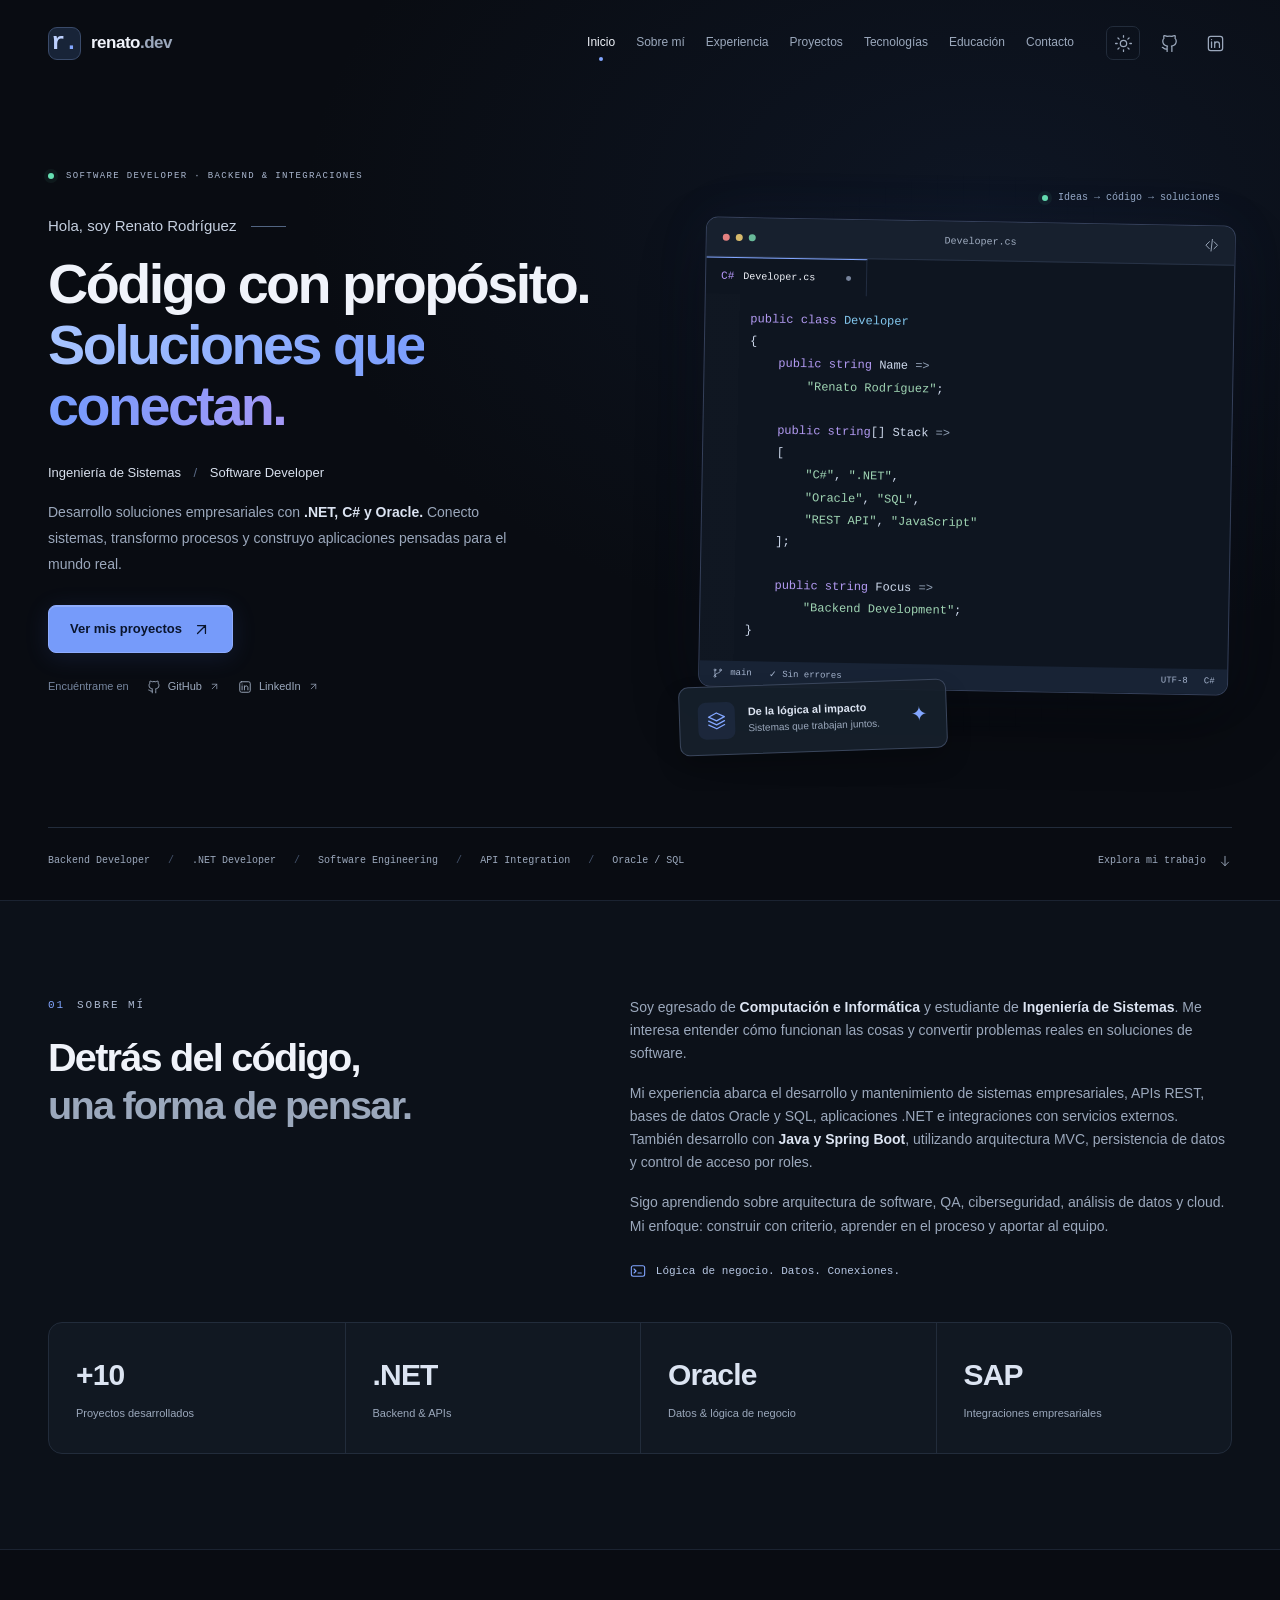
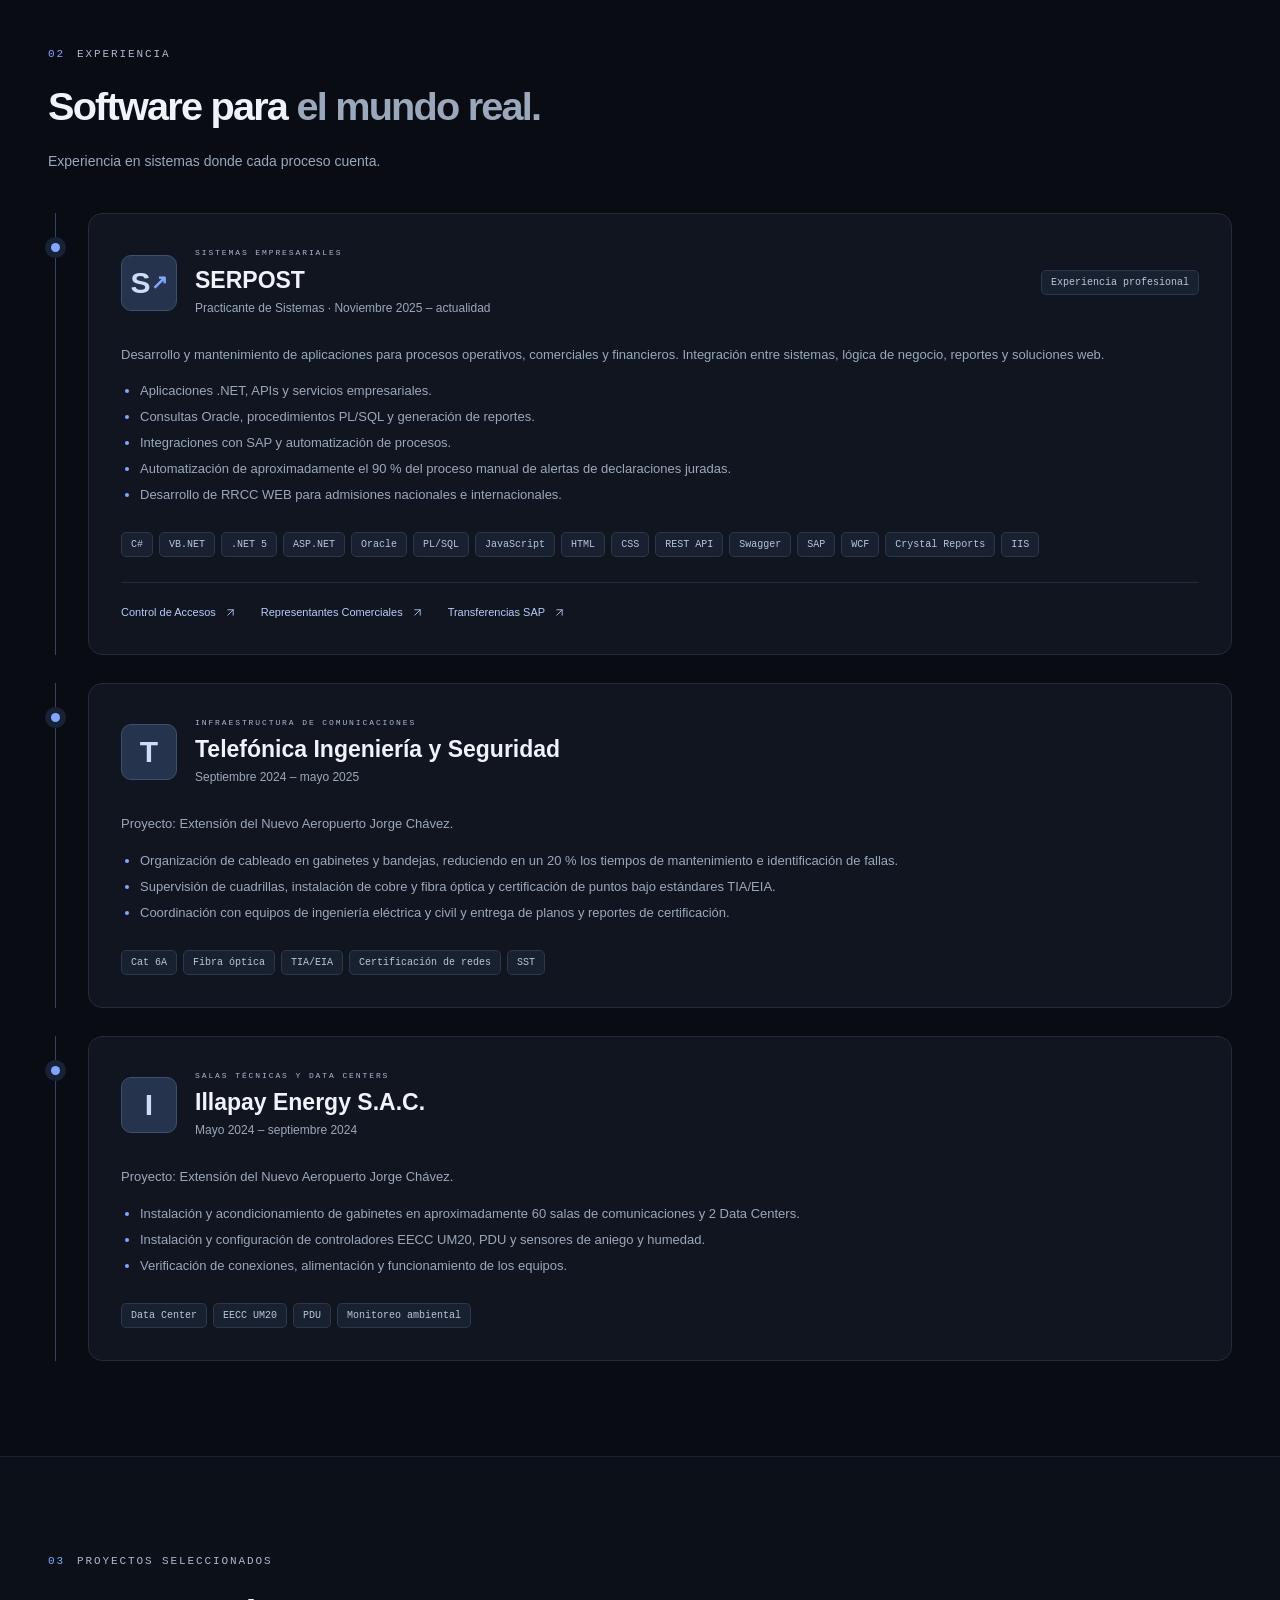
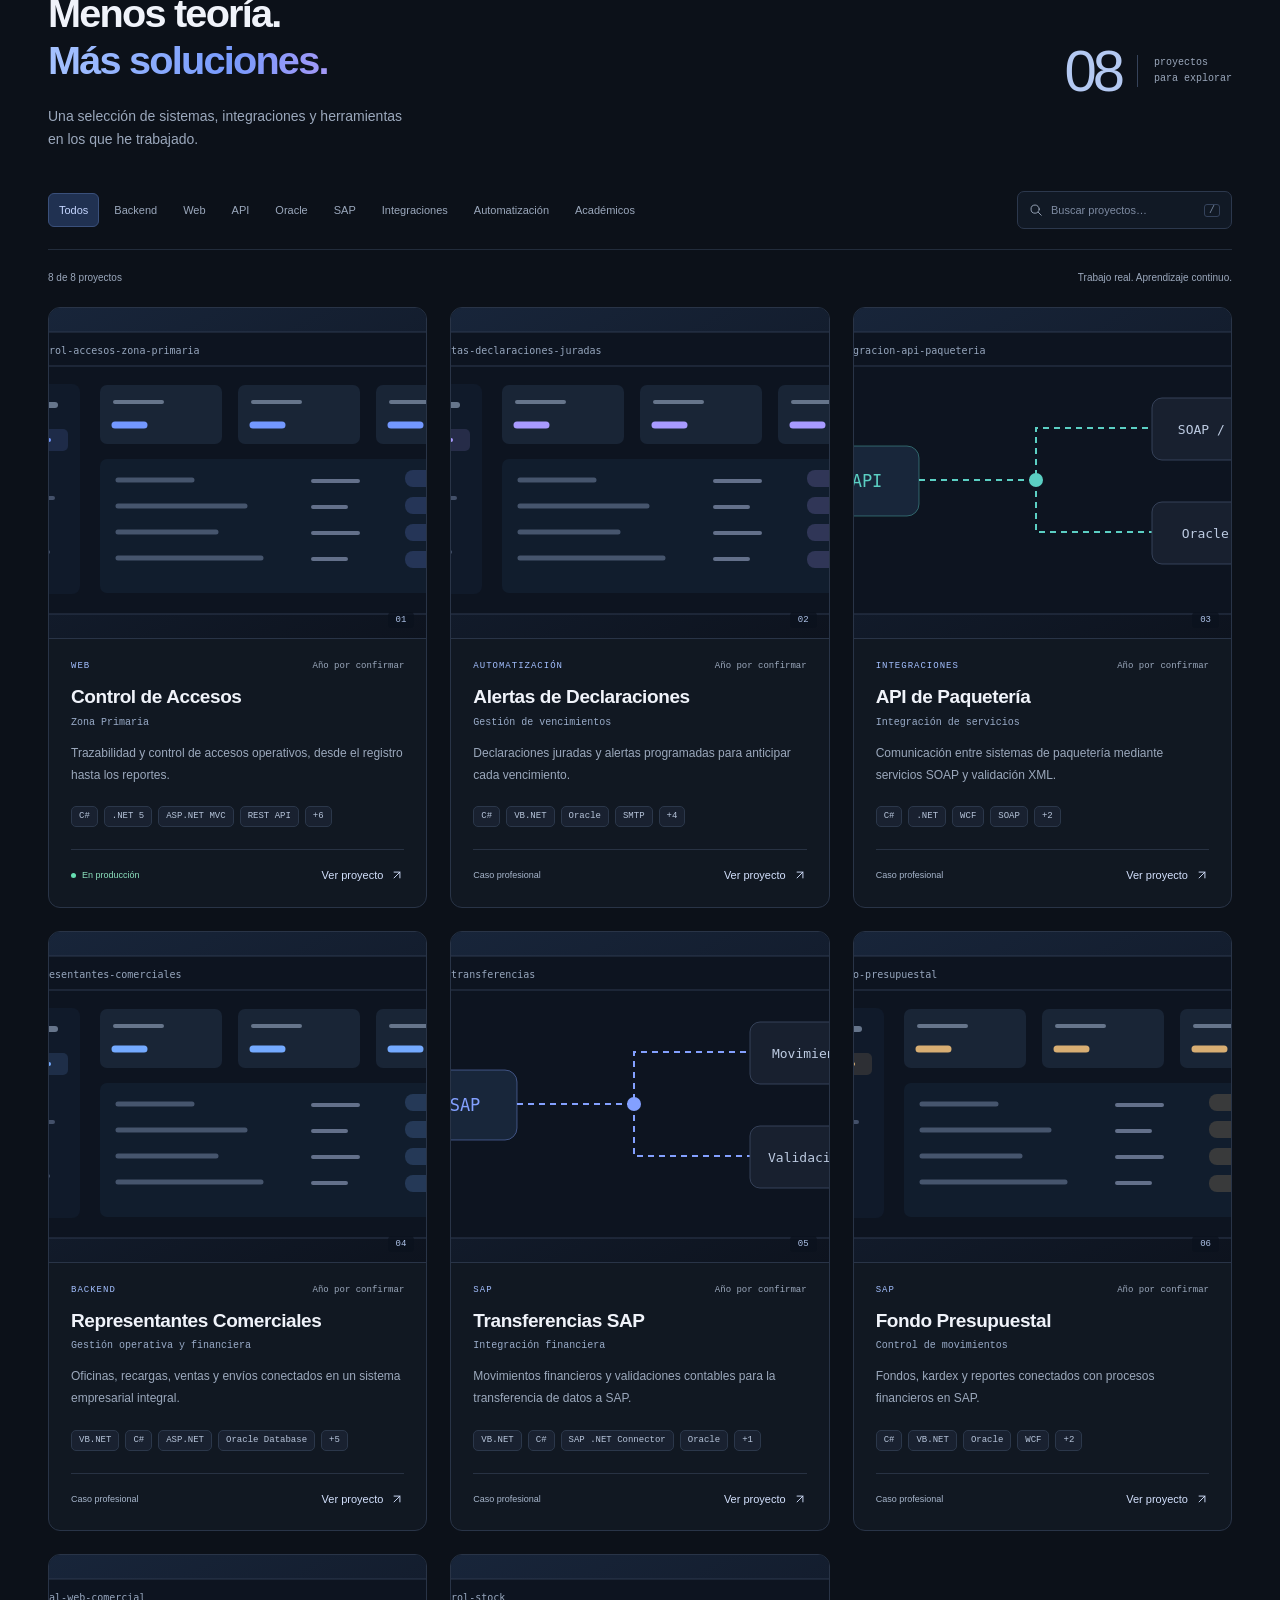
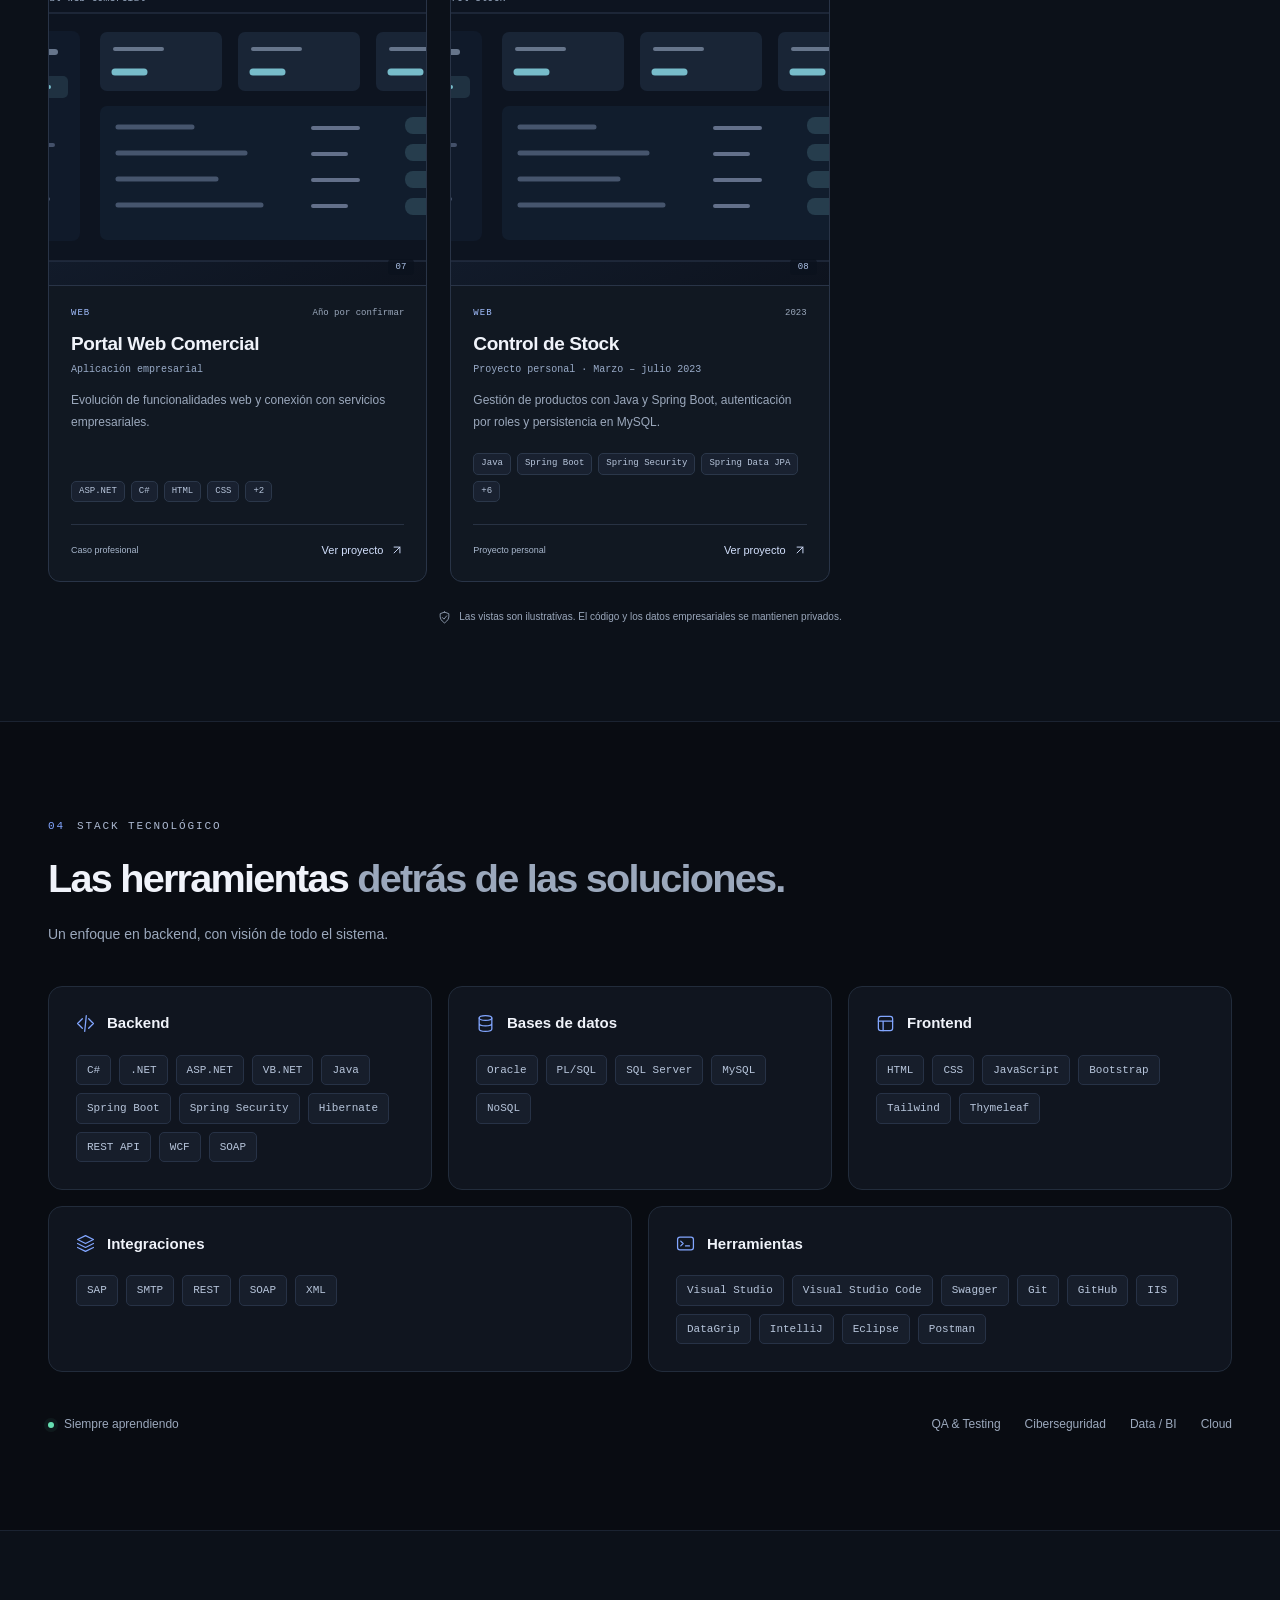
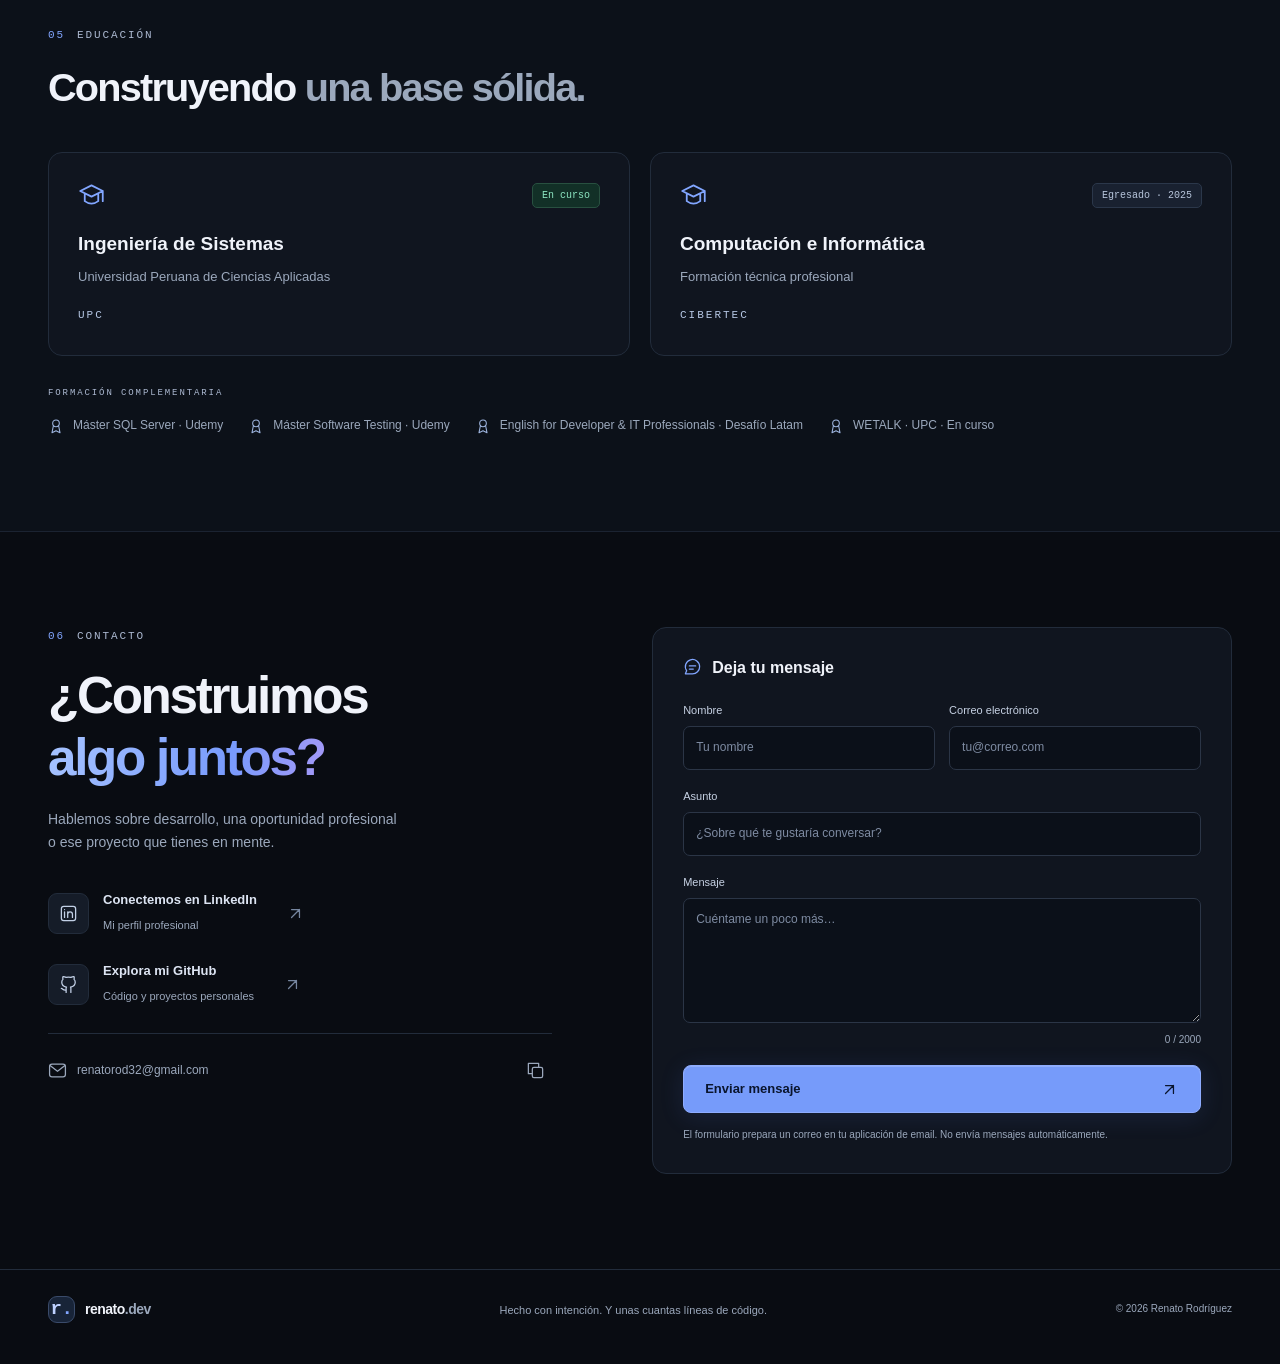
==== commit 94bf9da4: "Retirar descarga de CV y PDF del portafolio público" ====
--- a/index.html
+++ b/index.html
@@ -39,7 +39,7 @@
       <nav class="navigation" id="navigation" aria-label="Navegación principal">
         <a href="index.html#inicio" data-section="inicio">Inicio</a><a href="index.html#sobre-mi" data-section="sobre-mi">Sobre mí</a><a href="index.html#experiencia" data-section="experiencia">Experiencia</a><a href="index.html#proyectos" data-section="proyectos">Proyectos</a><a href="index.html#tecnologias" data-section="tecnologias">Tecnologías</a><a href="index.html#educacion" data-section="educacion">Educación</a><a href="index.html#contacto" data-section="contacto">Contacto</a>
       </nav>
-      <div class="header-actions"><button class="icon-button theme-toggle" type="button" data-theme-toggle aria-label="Activar modo claro" title="Activar modo claro"><svg class="icon theme-sun" viewBox="0 0 24 24" fill="none" stroke="currentColor" stroke-width="1.6" stroke-linecap="round" aria-hidden="true"><circle cx="12" cy="12" r="4"/><path d="M12 2v2m0 16v2M2 12h2m16 0h2M5 5l1.5 1.5m11 11L19 19M5 19l1.5-1.5m11-11L19 5"/></svg><svg class="icon theme-moon" viewBox="0 0 24 24" fill="none" stroke="currentColor" stroke-width="1.6" stroke-linejoin="round" aria-hidden="true"><path d="M20.5 14A9 9 0 0 1 10 3.5 9 9 0 1 0 20.5 14Z"/></svg></button><a class="icon-button" data-social="github" aria-label="GitHub" title="GitHub"><span data-icon="github"></span></a><a class="icon-button" data-social="linkedin" aria-label="LinkedIn" title="LinkedIn"><span data-icon="linkedin"></span></a><a class="button button-small button-secondary" data-cv><span data-icon="download"></span>CV</a></div>
+      <div class="header-actions"><button class="icon-button theme-toggle" type="button" data-theme-toggle aria-label="Activar modo claro" title="Activar modo claro"><svg class="icon theme-sun" viewBox="0 0 24 24" fill="none" stroke="currentColor" stroke-width="1.6" stroke-linecap="round" aria-hidden="true"><circle cx="12" cy="12" r="4"/><path d="M12 2v2m0 16v2M2 12h2m16 0h2M5 5l1.5 1.5m11 11L19 19M5 19l1.5-1.5m11-11L19 5"/></svg><svg class="icon theme-moon" viewBox="0 0 24 24" fill="none" stroke="currentColor" stroke-width="1.6" stroke-linejoin="round" aria-hidden="true"><path d="M20.5 14A9 9 0 0 1 10 3.5 9 9 0 1 0 20.5 14Z"/></svg></button><a class="icon-button" data-social="github" aria-label="GitHub" title="GitHub"><span data-icon="github"></span></a><a class="icon-button" data-social="linkedin" aria-label="LinkedIn" title="LinkedIn"><span data-icon="linkedin"></span></a></div>
     </div>
   </header>
   <main id="main">
@@ -50,7 +50,7 @@
         <h1 id="hero-title">Código con propósito.<br><span class="gradient-text">Soluciones que<br>conectan.</span></h1>
         <p class="hero-role">Ingeniería de Sistemas <span>/</span> Software Developer</p>
         <p class="hero-description">Desarrollo soluciones empresariales con <strong>.NET, C# y Oracle.</strong> Conecto sistemas, transformo procesos y construyo aplicaciones pensadas para el mundo real.</p>
-        <div class="hero-buttons"><a class="button button-primary" href="#proyectos">Ver mis proyectos <span data-icon="arrow-up-right"></span></a><a class="button button-secondary" data-cv><span data-icon="download"></span>Descargar CV</a></div>
+        <div class="hero-buttons"><a class="button button-primary" href="#proyectos">Ver mis proyectos <span data-icon="arrow-up-right"></span></a></div>
         <div class="hero-social"><span>Encuéntrame en</span><a data-social="github"><span data-icon="github"></span>GitHub<span data-icon="arrow-up-right"></span></a><a data-social="linkedin"><span data-icon="linkedin"></span>LinkedIn<span data-icon="arrow-up-right"></span></a></div>
       </div>
       <div class="hero-visual" aria-label="Perfil profesional representado en C#">
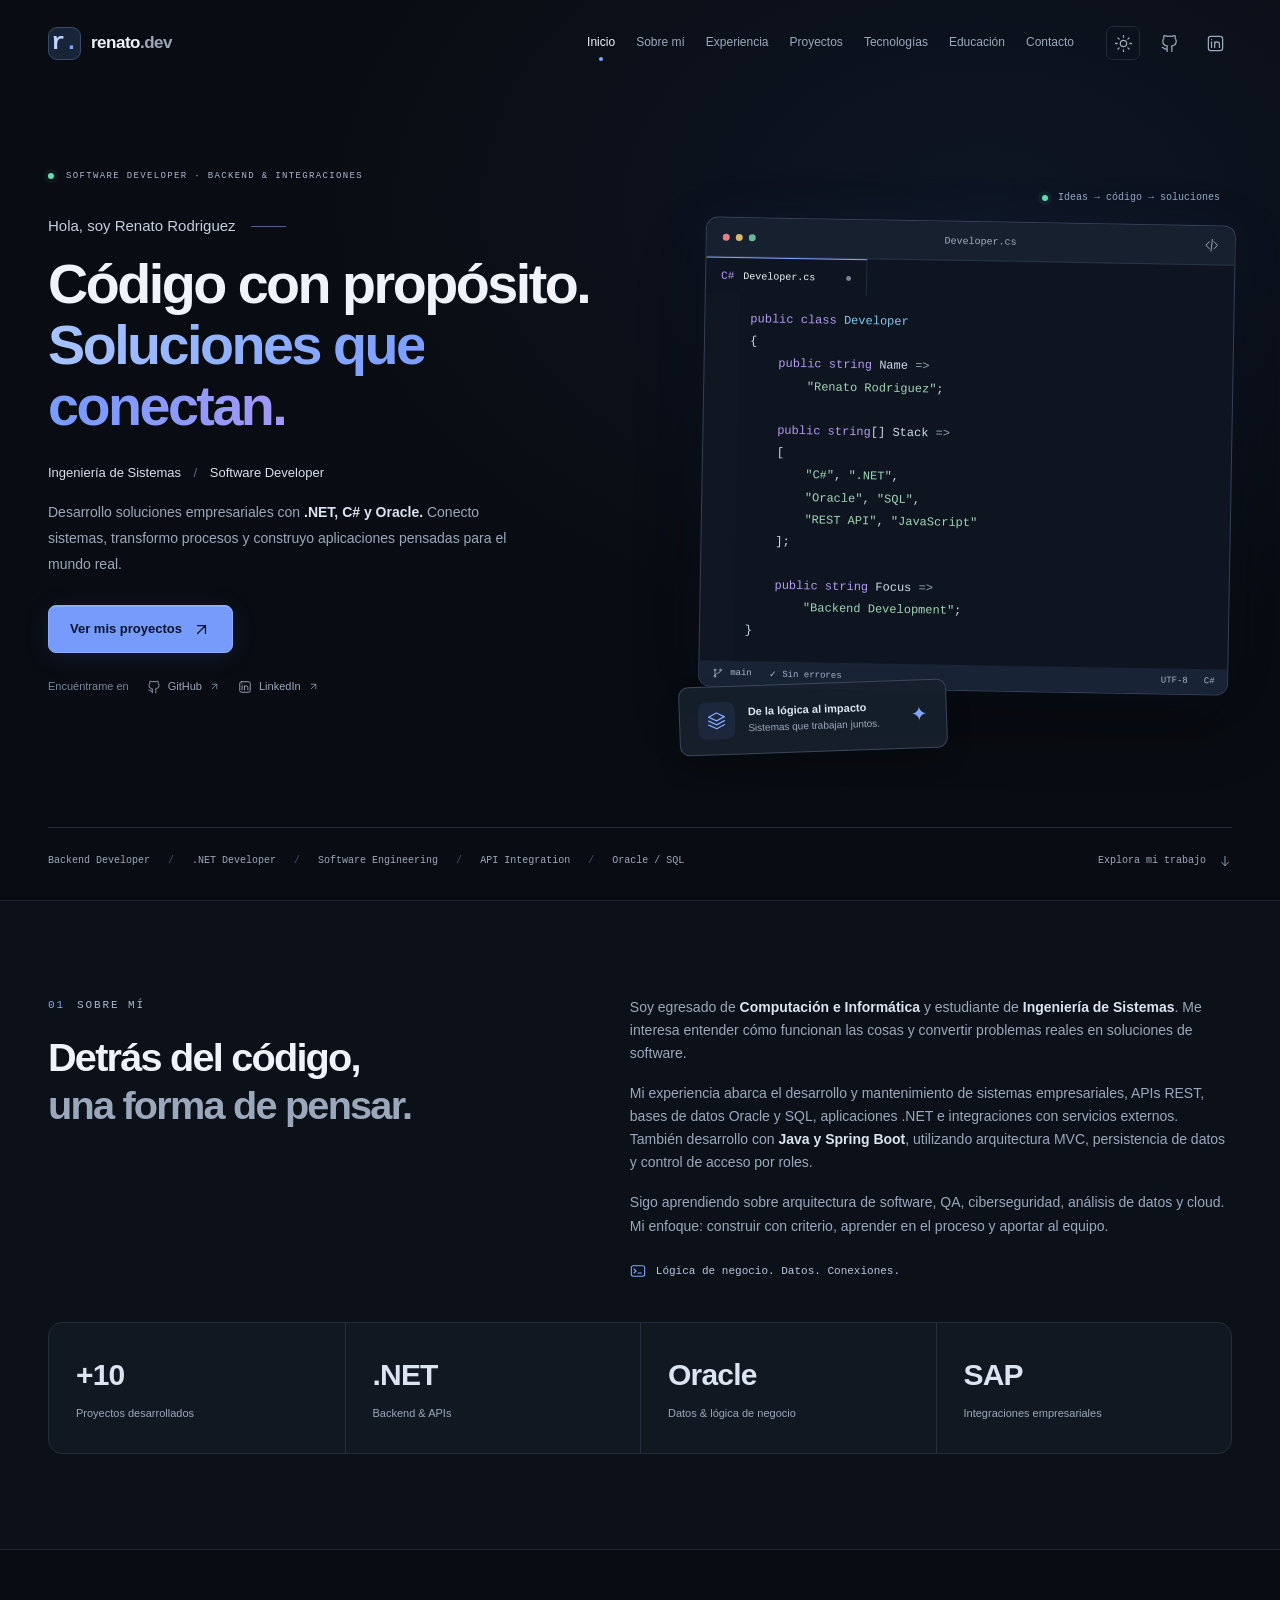
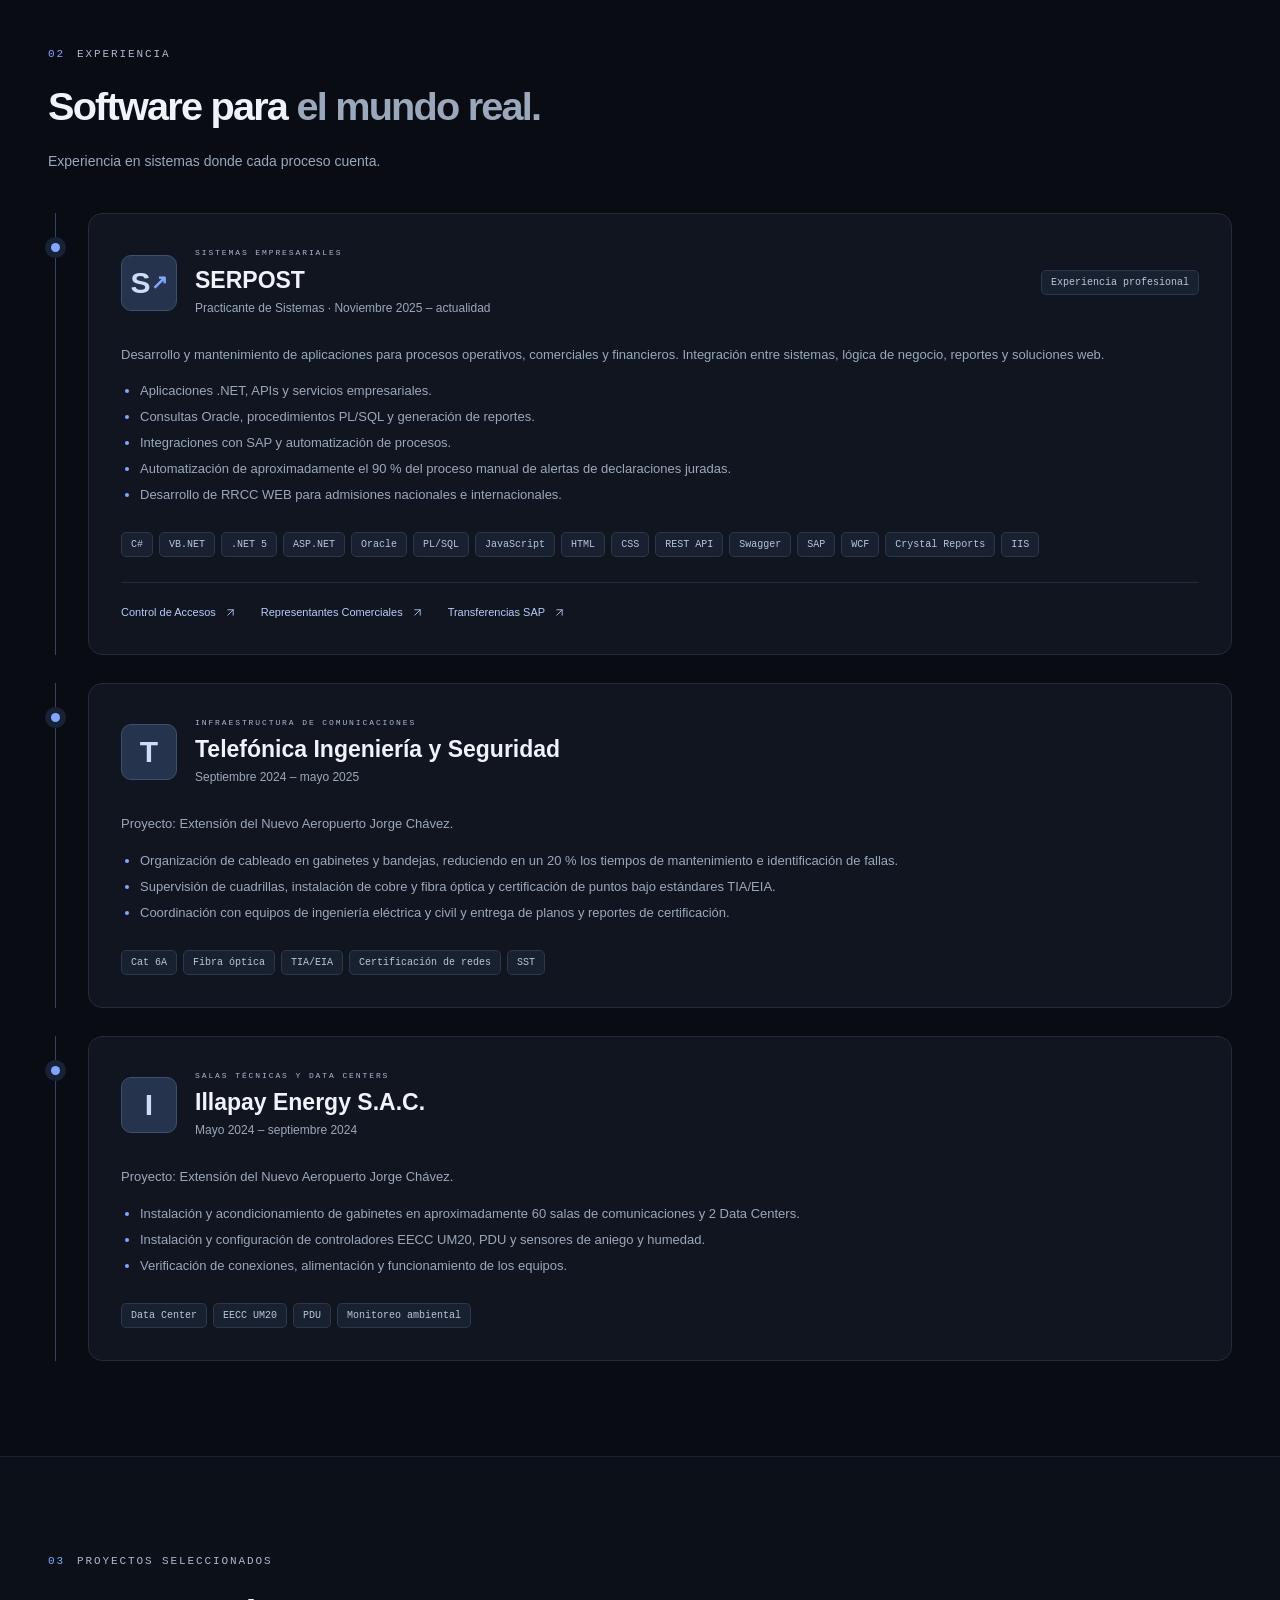
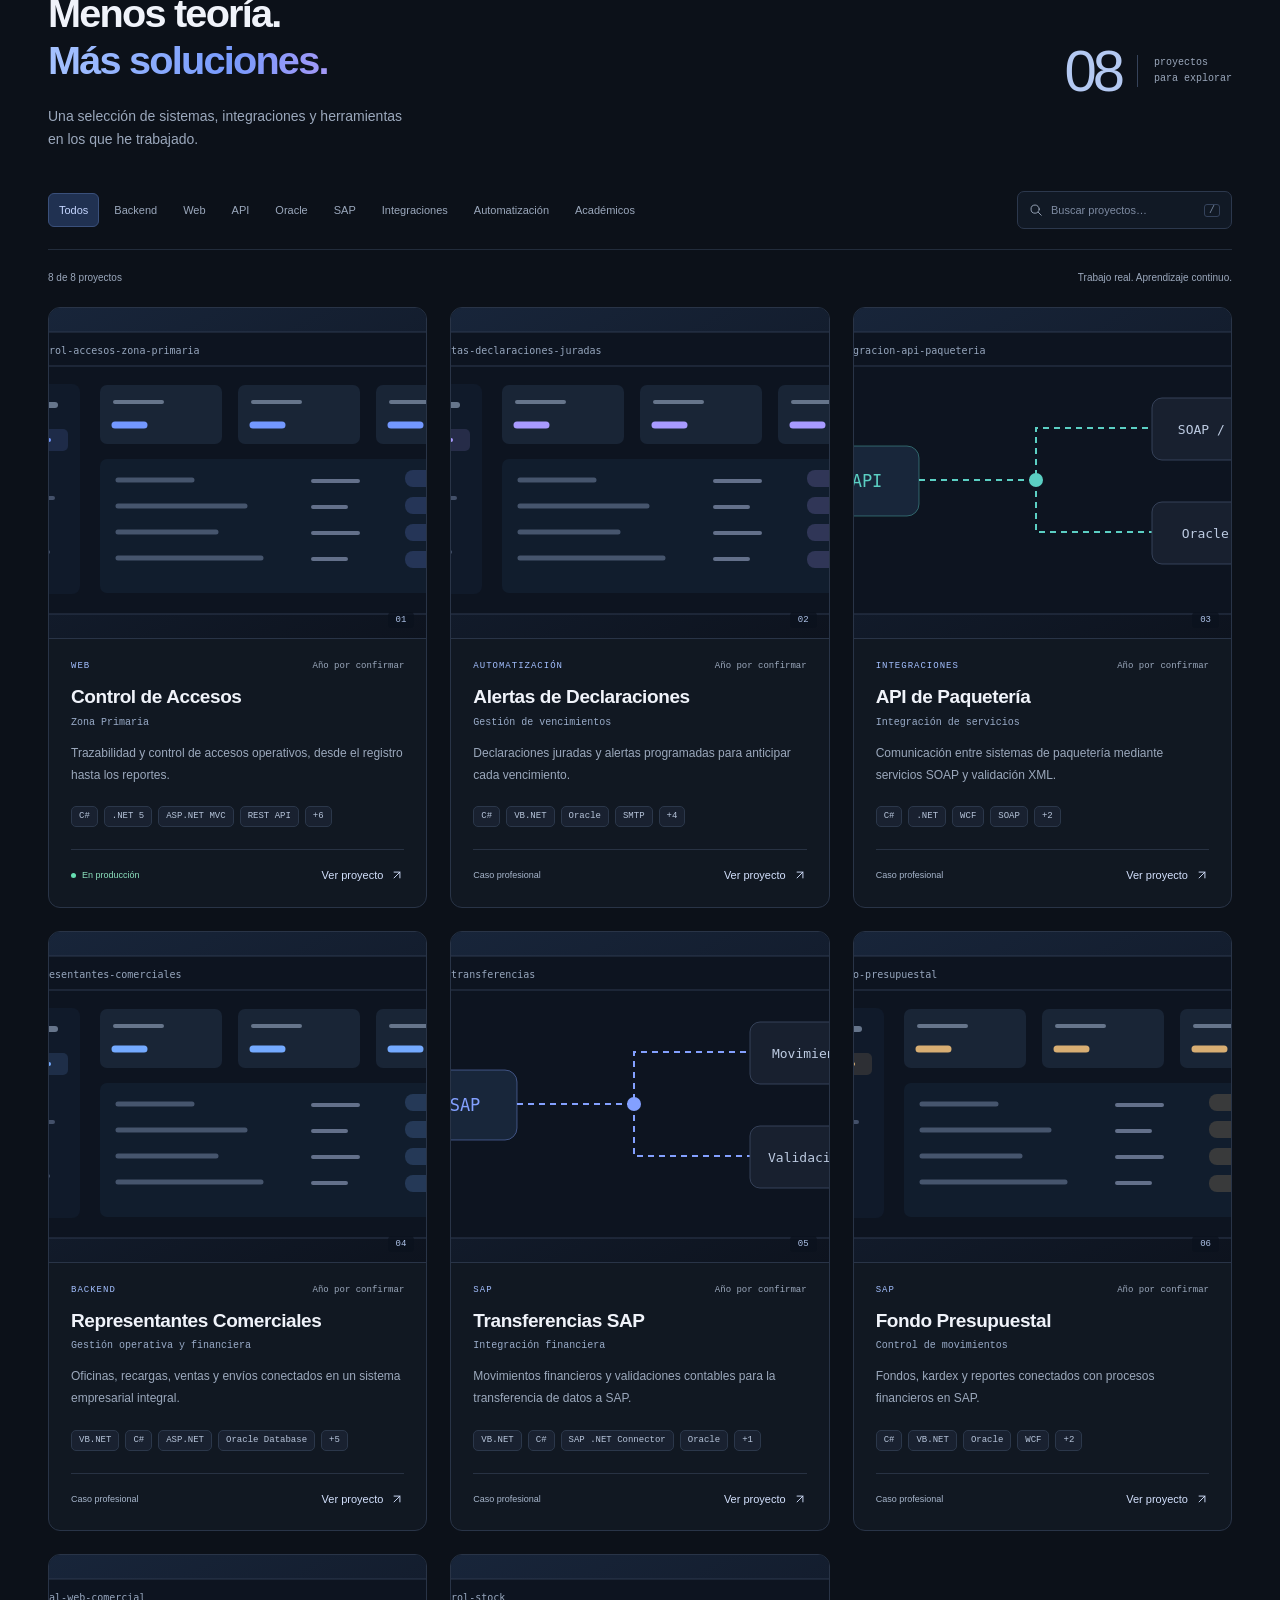
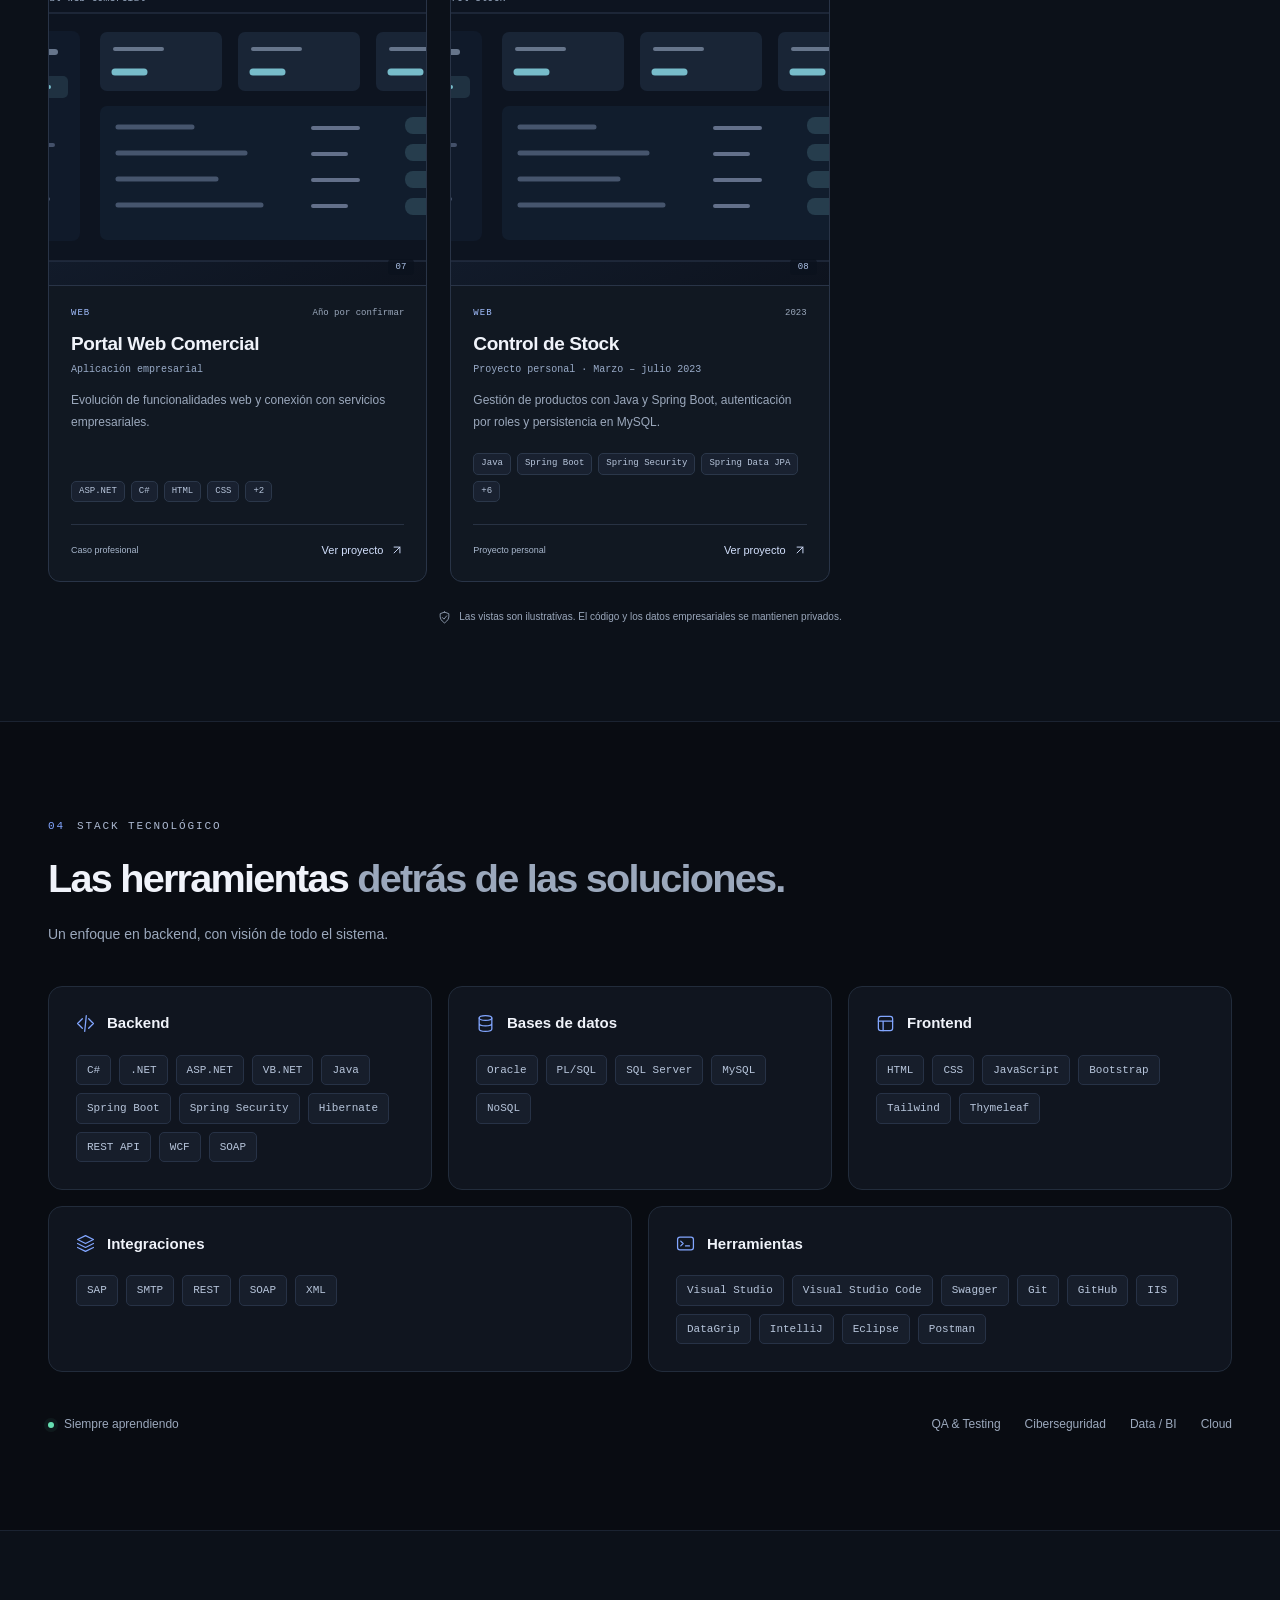
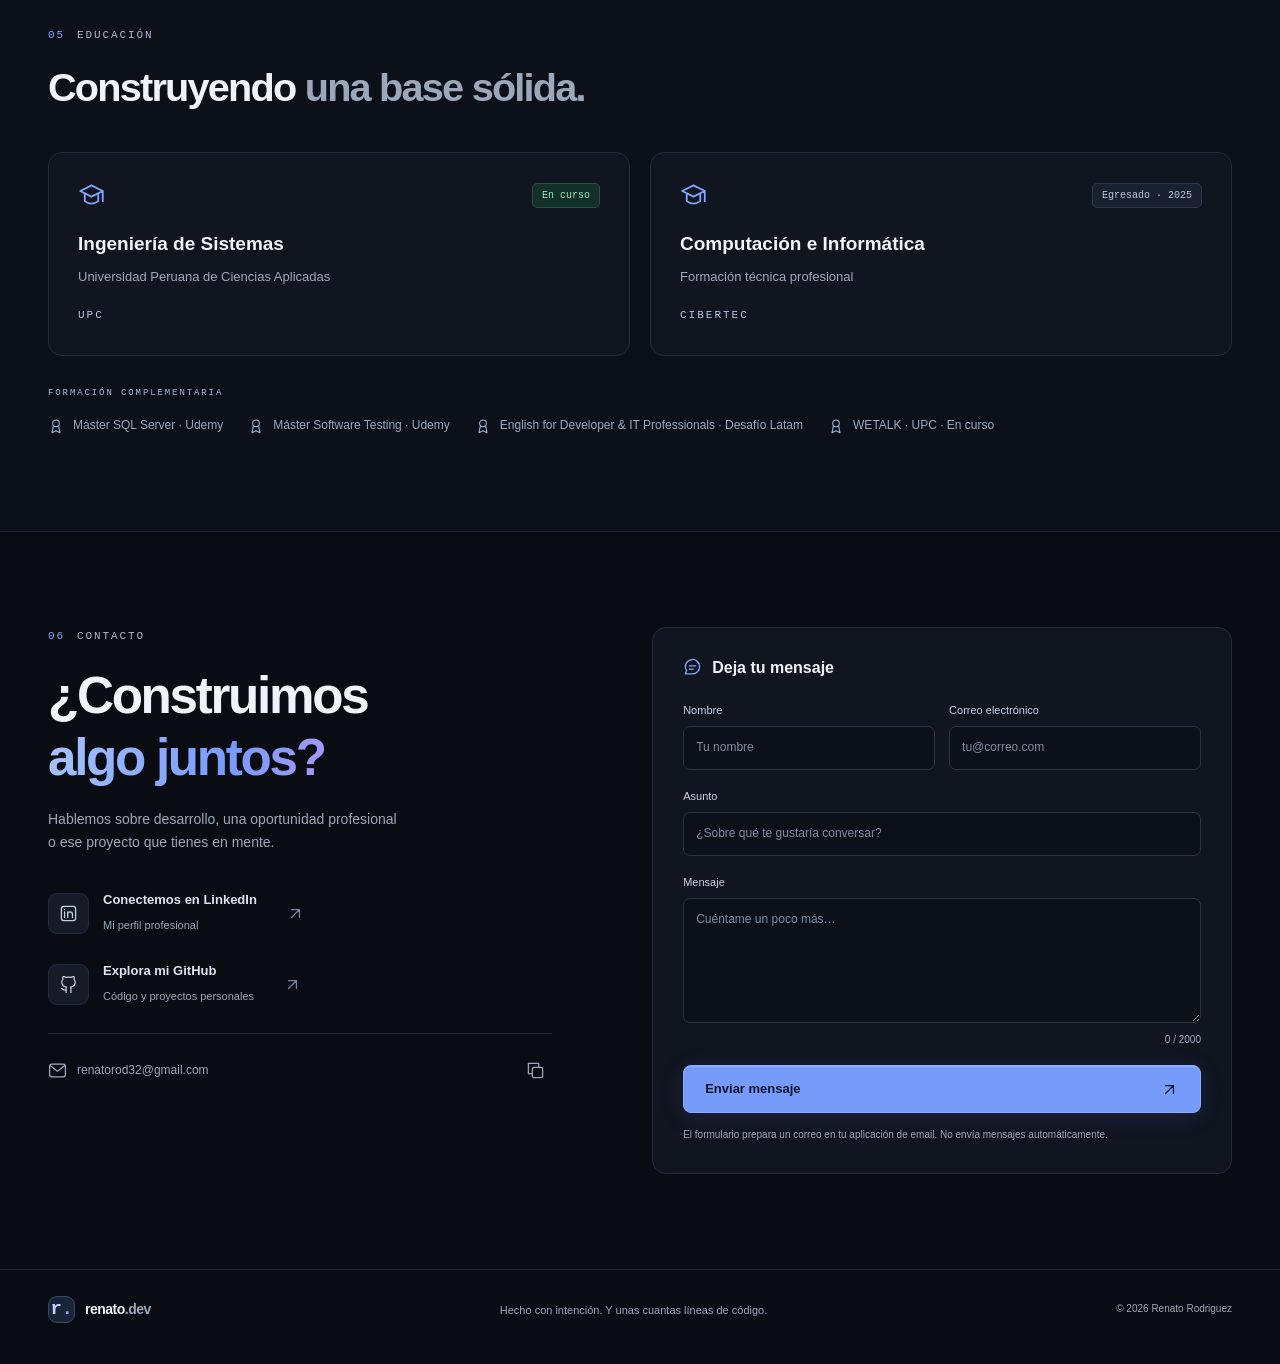
==== commit ad2ead06: "nuevos cambios" ====
--- a/index.html
+++ b/index.html
@@ -3,16 +3,16 @@
 <head>
   <meta charset="UTF-8">
   <meta name="viewport" content="width=device-width, initial-scale=1">
-  <meta name="description" content="Portafolio de Renato Rodríguez, desarrollador de software enfocado en .NET, C#, Oracle, APIs e integraciones empresariales.">
-  <meta name="keywords" content="Renato Rodríguez, desarrollador backend, .NET, C#, Oracle, SAP, portafolio">
-  <meta name="author" content="Renato Rodríguez">
+  <meta name="description" content="Portafolio de Renato Rodriguez, desarrollador de software enfocado en .NET, C#, Oracle, APIs e integraciones empresariales.">
+  <meta name="keywords" content="Renato Rodriguez, desarrollador backend, .NET, C#, Oracle, SAP, portafolio">
+  <meta name="author" content="Renato Rodriguez">
   <meta name="theme-color" content="#090c12">
   <meta property="og:type" content="website">
-  <meta property="og:title" content="Renato Rodríguez — Software Developer">
+  <meta property="og:title" content="Renato Rodriguez — Software Developer">
   <meta property="og:description" content="Código con propósito. Soluciones que conectan sistemas, datos y personas.">
   <meta property="og:locale" content="es_PE">
   <meta name="twitter:card" content="summary">
-  <meta name="twitter:title" content="Renato Rodríguez — Software Developer">
+  <meta name="twitter:title" content="Renato Rodriguez — Software Developer">
   <meta name="twitter:description" content="Backend, APIs e integraciones empresariales con .NET, C# y Oracle.">
   <link rel="icon" type="image/svg+xml" href="assets/icons/favicon.svg">
   <script src="js/theme.js"></script>
@@ -25,7 +25,7 @@
   <script defer src="js/ui.js"></script>
   <script defer src="js/app.js"></script>
   <script defer src="js/animations.js"></script>
-  <title>Renato Rodríguez — Software Developer</title>
+  <title>Renato Rodriguez — Software Developer</title>
   <script defer src="js/projects.js"></script>
   <script defer src="js/contact.js"></script>
 </head>
@@ -34,7 +34,7 @@
   <div class="scroll-progress" aria-hidden="true"></div>
   <header class="site-header" id="header">
     <div class="container header-inner">
-      <a class="brand" href="index.html#inicio" aria-label="Renato Rodríguez, inicio"><span class="brand-mark">r<span>.</span></span><span>renato<span class="muted">.dev</span></span></a>
+      <a class="brand" href="index.html#inicio" aria-label="Renato Rodriguez, inicio"><span class="brand-mark">r<span>.</span></span><span>renato<span class="muted">.dev</span></span></a>
       <button class="menu-toggle icon-button" type="button" aria-label="Abrir menú" aria-expanded="false" aria-controls="navigation"><span></span><span></span><span></span></button>
       <nav class="navigation" id="navigation" aria-label="Navegación principal">
         <a href="index.html#inicio" data-section="inicio">Inicio</a><a href="index.html#sobre-mi" data-section="sobre-mi">Sobre mí</a><a href="index.html#experiencia" data-section="experiencia">Experiencia</a><a href="index.html#proyectos" data-section="proyectos">Proyectos</a><a href="index.html#tecnologias" data-section="tecnologias">Tecnologías</a><a href="index.html#educacion" data-section="educacion">Educación</a><a href="index.html#contacto" data-section="contacto">Contacto</a>
@@ -46,7 +46,7 @@
     <section class="hero container" id="inicio" aria-labelledby="hero-title">
       <div class="hero-copy">
         <div class="eyebrow hero-eyebrow"><span class="status-dot"></span> SOFTWARE DEVELOPER · BACKEND & INTEGRACIONES</div>
-        <p class="hero-greeting">Hola, soy Renato Rodríguez <span class="greeting-line"></span></p>
+        <p class="hero-greeting">Hola, soy Renato Rodriguez <span class="greeting-line"></span></p>
         <h1 id="hero-title">Código con propósito.<br><span class="gradient-text">Soluciones que<br>conectan.</span></h1>
         <p class="hero-role">Ingeniería de Sistemas <span>/</span> Software Developer</p>
         <p class="hero-description">Desarrollo soluciones empresariales con <strong>.NET, C# y Oracle.</strong> Conecto sistemas, transformo procesos y construyo aplicaciones pensadas para el mundo real.</p>
@@ -61,7 +61,7 @@
           <div class="code-content"><pre aria-label="Código C# de presentación"><code><span class="syntax-purple">public class</span> <span class="syntax-blue">Developer</span>
 {
     <span class="syntax-purple">public string</span> Name <span class="syntax-muted">=&gt;</span>
-        <span class="syntax-green">"Renato Rodríguez"</span>;
+        <span class="syntax-green">"Renato Rodriguez"</span>;
 
     <span class="syntax-purple">public string</span>[] Stack <span class="syntax-muted">=&gt;</span>
     [
@@ -111,7 +111,7 @@
       <form class="contact-form" id="contact-form" novalidate><div class="form-heading"><span data-icon="message"></span><h3>Deja tu mensaje</h3></div><div class="form-row"><div class="field"><label for="name">Nombre</label><input id="name" name="name" autocomplete="name" placeholder="Tu nombre" maxlength="80" required aria-describedby="name-error"><small class="field-error" id="name-error"></small></div><div class="field"><label for="email">Correo electrónico</label><input id="email" name="email" type="email" autocomplete="email" placeholder="tu@correo.com" maxlength="150" required aria-describedby="email-error"><small class="field-error" id="email-error"></small></div></div><div class="field"><label for="subject">Asunto</label><input id="subject" name="subject" placeholder="¿Sobre qué te gustaría conversar?" maxlength="120" required aria-describedby="subject-error"><small class="field-error" id="subject-error"></small></div><div class="field"><label for="message">Mensaje</label><textarea id="message" name="message" rows="5" placeholder="Cuéntame un poco más…" minlength="20" maxlength="2000" required aria-describedby="message-error message-count"></textarea><div class="field-caption"><small class="field-error" id="message-error"></small><small id="message-count">0 / 2000</small></div></div><button class="button button-primary" type="submit">Enviar mensaje <span data-icon="arrow-up-right"></span></button><p class="form-note" id="contact-method">El formulario prepara un correo en tu aplicación de email. No envía mensajes automáticamente.</p><p class="form-status" id="form-status" role="status" aria-live="polite" hidden></p><a class="button button-secondary" id="open-email" hidden>Abrir correo</a></form>
     </div></section>
   </main>
-<footer class="site-footer"><div class="container footer-inner"><a class="brand" href="index.html#inicio"><span class="brand-mark">r<span>.</span></span><span>renato<span class="muted">.dev</span></span></a><p>Hecho con intención. Y unas cuantas líneas de código.</p><span class="footer-copy">© <span id="current-year"></span> Renato Rodríguez</span></div></footer>
+<footer class="site-footer"><div class="container footer-inner"><a class="brand" href="index.html#inicio"><span class="brand-mark">r<span>.</span></span><span>renato<span class="muted">.dev</span></span></a><p>Hecho con intención. Y unas cuantas líneas de código.</p><span class="footer-copy">© <span id="current-year"></span> Renato Rodriguez</span></div></footer>
   <button class="back-to-top icon-button" type="button" aria-label="Volver arriba" title="Volver arriba" hidden><span data-icon="arrow-up"></span></button>
   <div class="toast" id="toast" role="status" aria-live="polite" hidden></div>
 </body>
